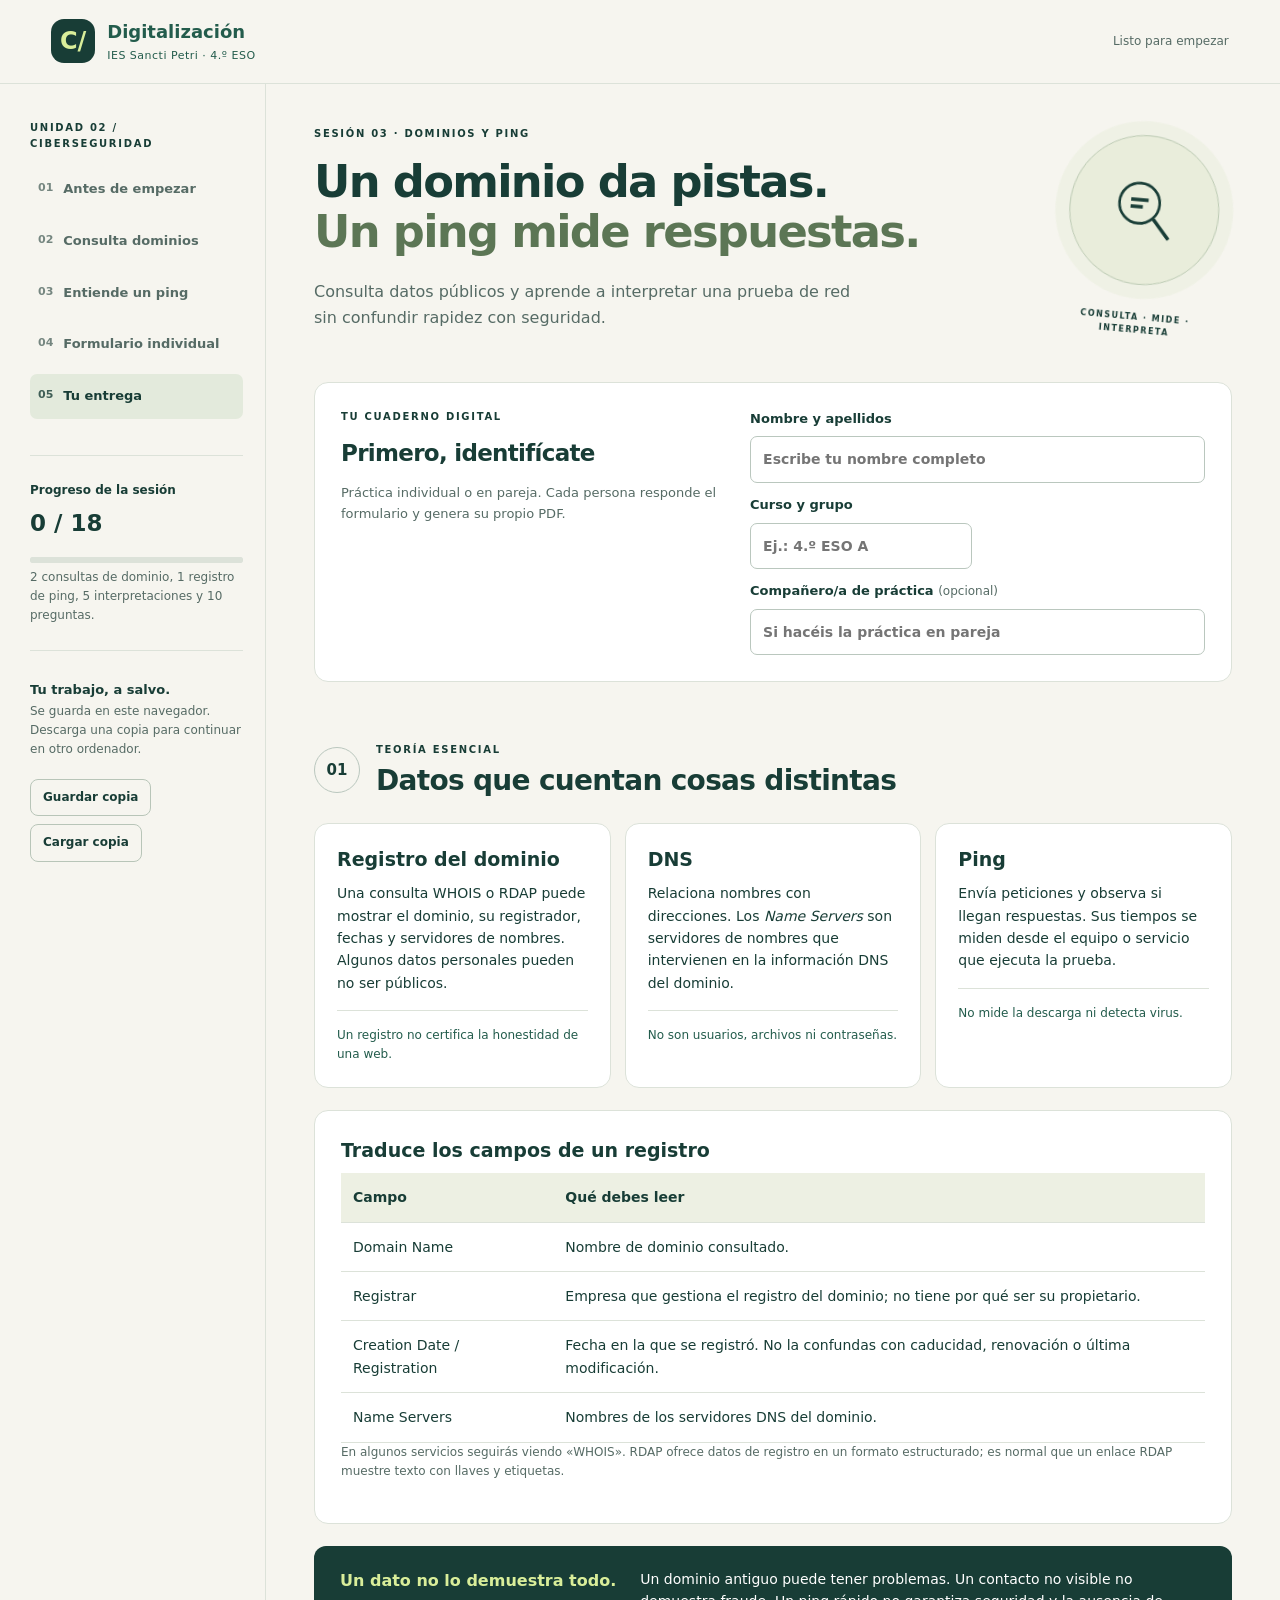
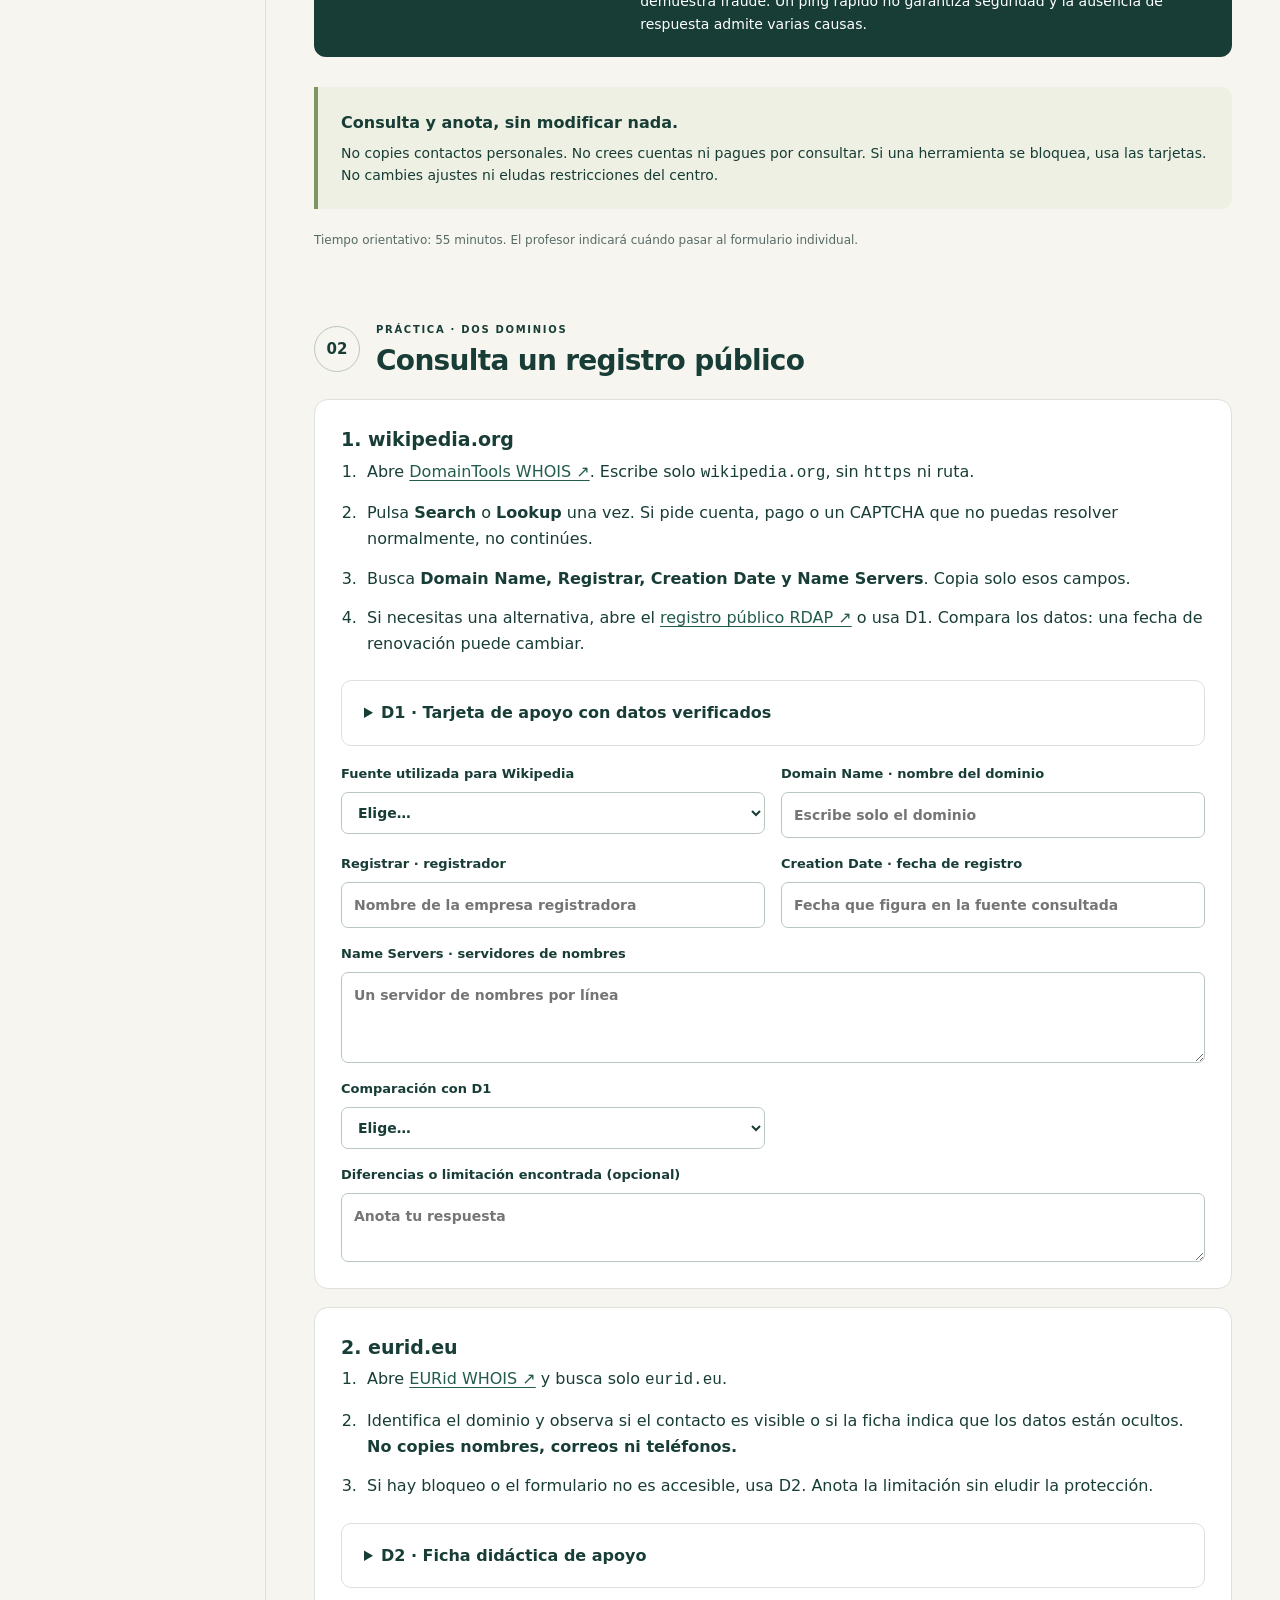
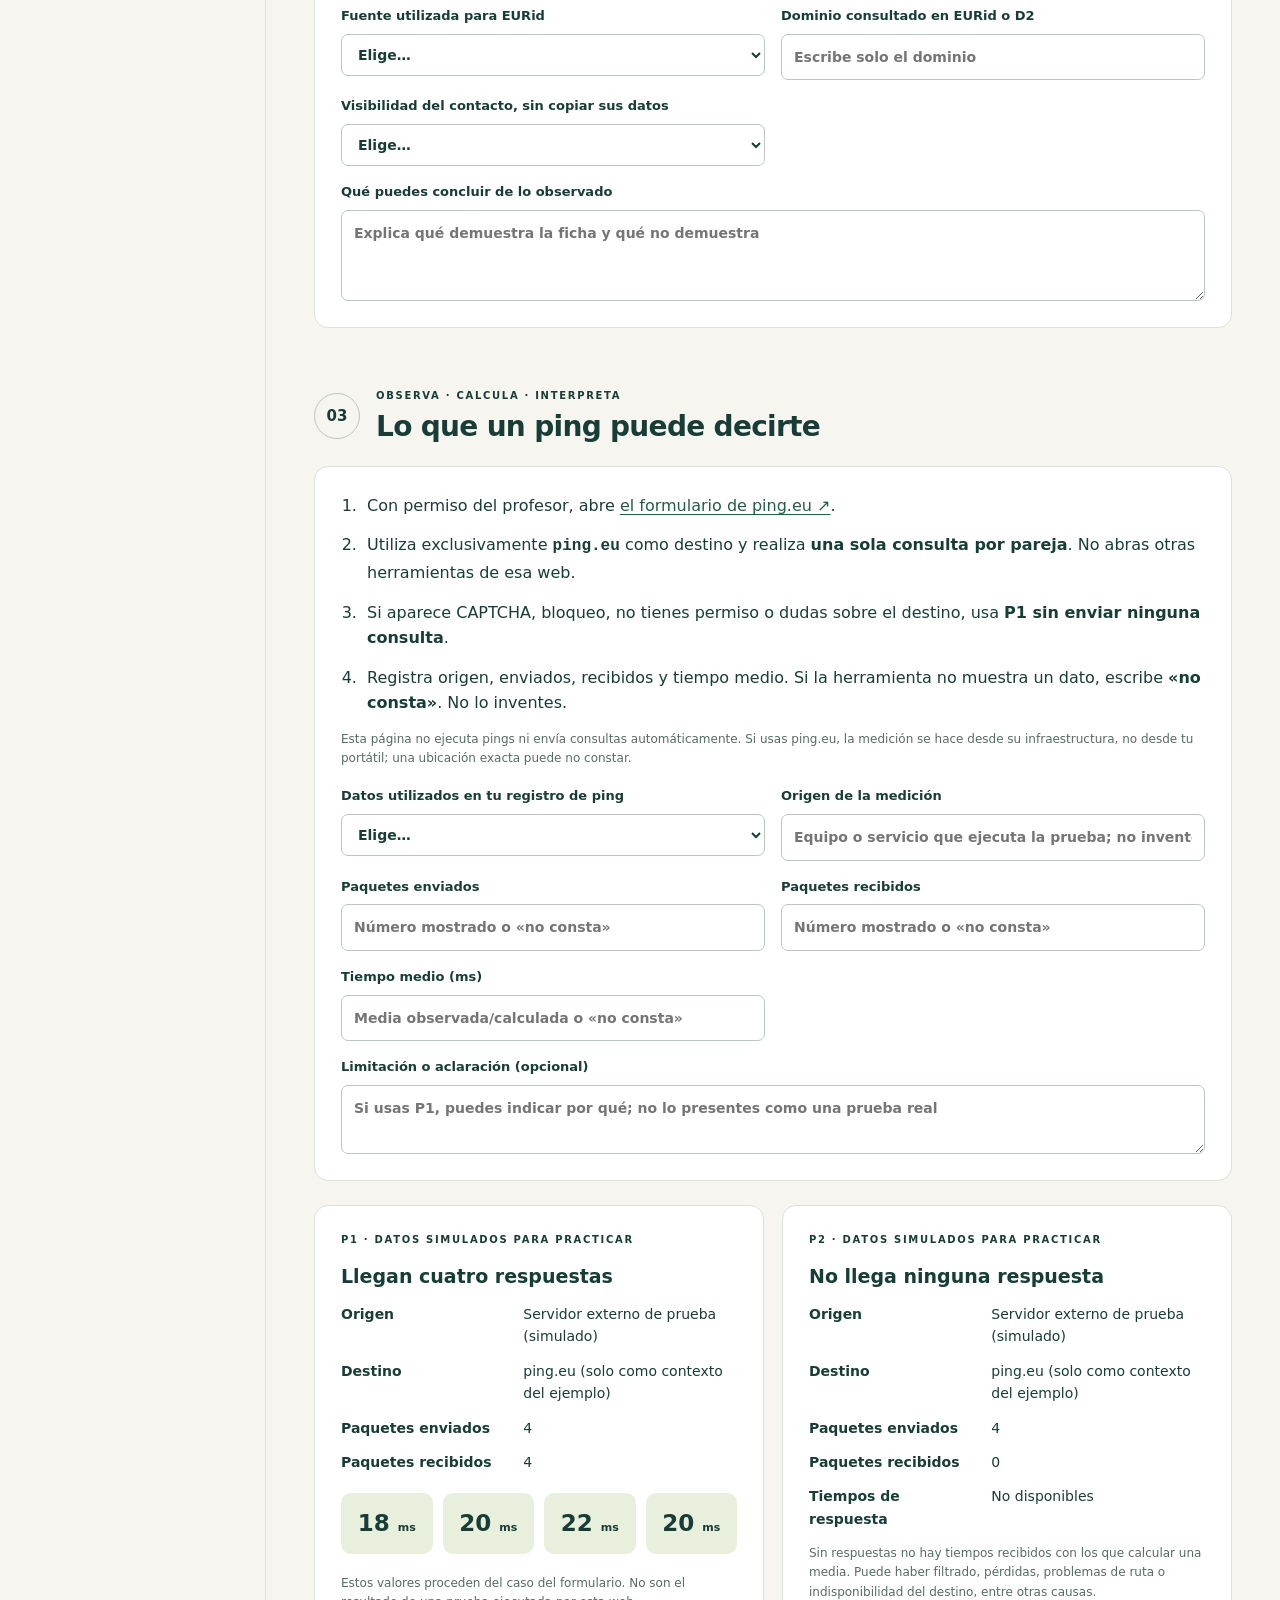
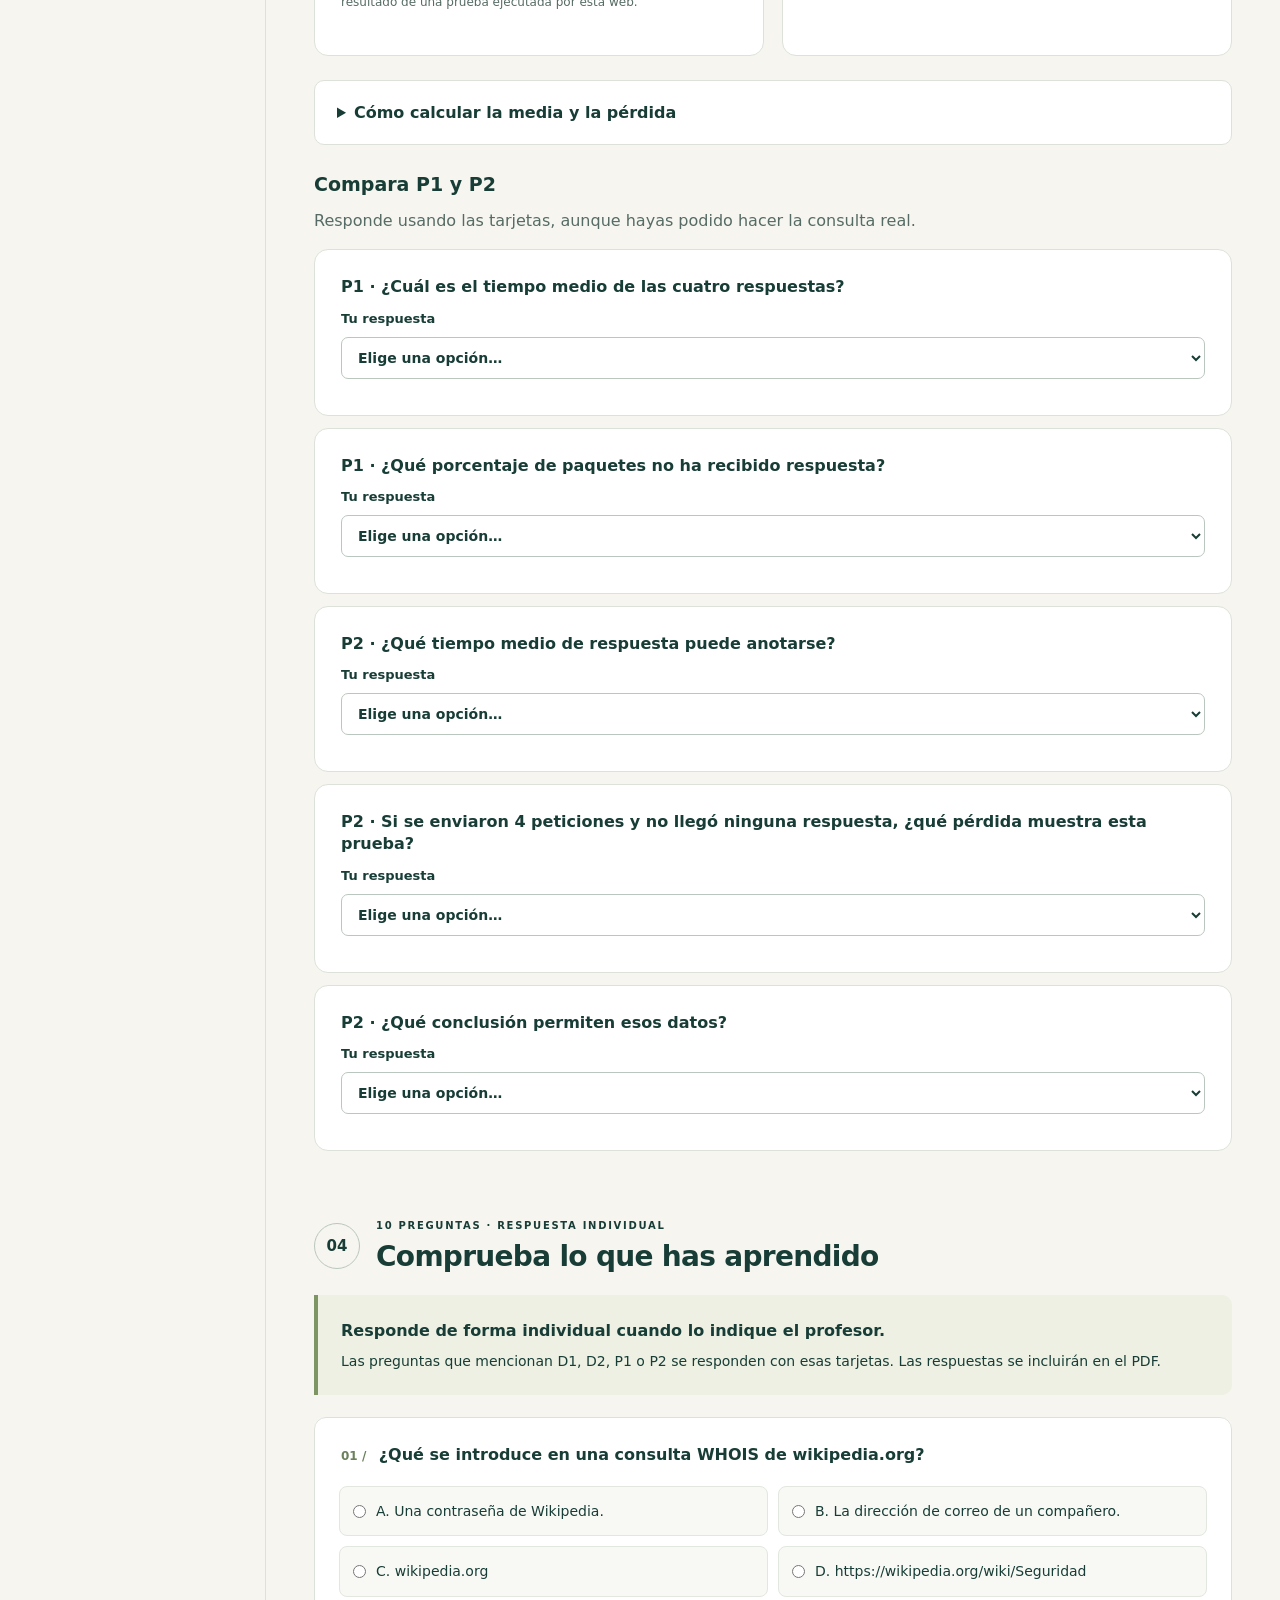
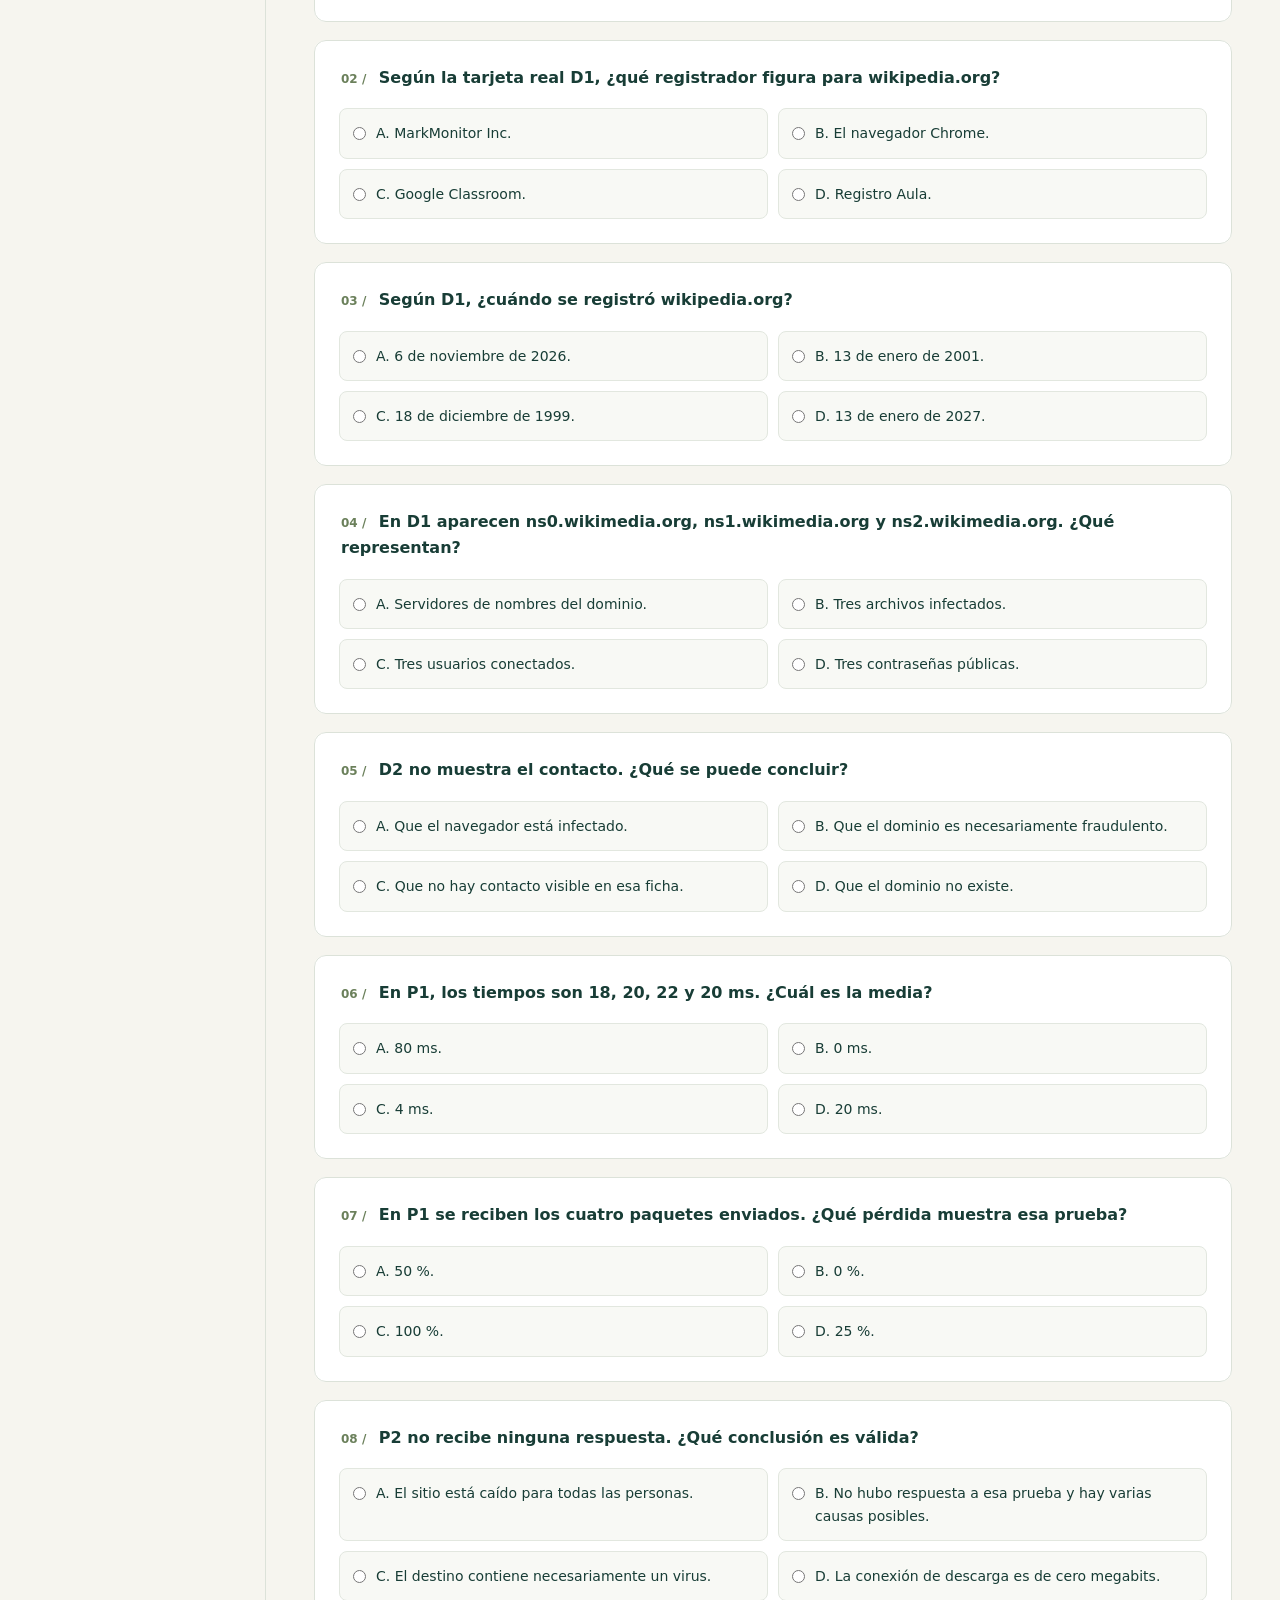
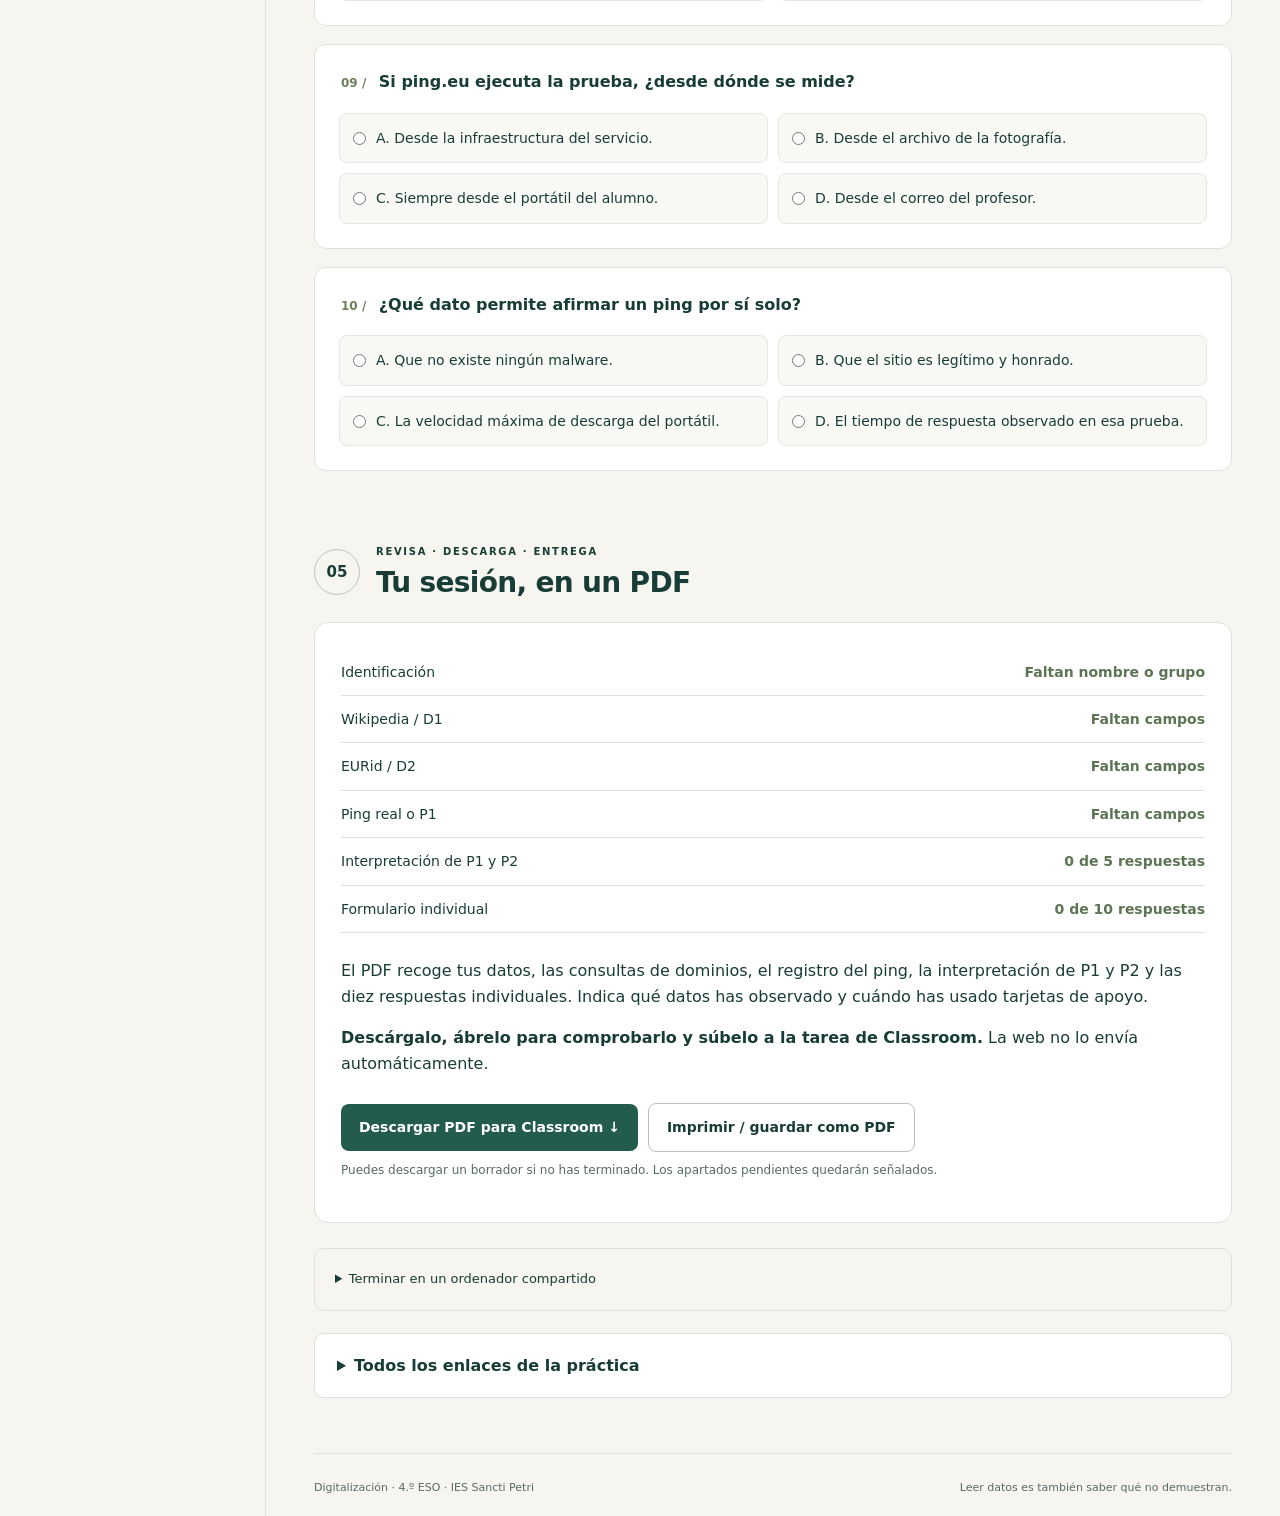
==== tema2/dominio/index.html @ 56dae36d "Tareas 3 y 4" ====
<!doctype html>
<html lang="es"><head><meta charset="utf-8"><meta name="viewport" content="width=device-width,initial-scale=1"><meta name="theme-color" content="#143f38"><title>Dominios y ping · Digitalización</title><link rel="stylesheet" href="style.css"><script src="vendor/jspdf.umd.min.js" defer></script><script src="data.js" defer></script><script src="app.js" defer></script></head><body>
<a class="skip" href="#main">Saltar al contenido</a>
<header class="top"><a class="brand" href="#main"><span class="mark" aria-hidden="true">C/</span><span>Digitalización<small>IES Sancti Petri · 4.º ESO</small></span></a><span class="save-state" id="saveState" role="status">Listo para empezar</span></header>
<div class="layout"><aside class="sidebar"><p class="eyebrow">UNIDAD 02 / CIBERSEGURIDAD</p><nav aria-label="Apartados"><a href="#teoria" class="active" aria-current="page"><span>01</span> Antes de empezar</a><a href="#dominios"><span>02</span> Consulta dominios</a><a href="#ping"><span>03</span> Entiende un ping</a><a href="#formulario"><span>04</span> Formulario individual</a><a href="#entrega"><span>05</span> Tu entrega</a></nav><div class="side-progress"><label for="progress">Progreso de la sesión <b id="progressText">0 / 18</b></label><progress id="progress" max="18" value="0"></progress><p>2 consultas de dominio, 1 registro de ping, 5 interpretaciones y 10 preguntas.</p></div><div class="side-note"><b>Tu trabajo, a salvo.</b><p>Se guarda en este navegador. Descarga una copia para continuar en otro ordenador.</p><button class="secondary small" id="backup">Guardar copia</button><button class="secondary small" id="loadBackup">Cargar copia</button><input type="file" id="restore" accept=".json,application/json" hidden></div></aside>
<main id="main"><div class="hero"><div><p class="eyebrow">SESIÓN 03 · DOMINIOS Y PING</p><h1>Un dominio da pistas.<br><em>Un ping mide respuestas.</em></h1><p>Consulta datos públicos y aprende a interpretar una prueba de red sin confundir rapidez con seguridad.</p></div><div class="hero-graphic" aria-hidden="true"><div class="ring"><svg viewBox="0 0 80 90"><circle cx="34" cy="37" r="23" fill="none" stroke="currentColor" stroke-width="3"/><path d="m51 54 19 22M24 33h20M24 41h14" fill="none" stroke="currentColor" stroke-width="4"/></svg></div><span>CONSULTA · MIDE · INTERPRETA</span></div></div>
<section class="identity card" aria-labelledby="identityTitle"><div><p class="eyebrow">TU CUADERNO DIGITAL</p><h2 id="identityTitle">Primero, identifícate</h2><p>Práctica individual o en pareja. Cada persona responde el formulario y genera su propio PDF.</p></div><div class="identity-fields"><label>Nombre y apellidos<input id="student" data-field="student" autocomplete="name" maxlength="160" placeholder="Escribe tu nombre completo"></label><label>Curso y grupo<input id="classroom" data-field="classroom" maxlength="60" placeholder="Ej.: 4.º ESO A"></label><label>Compañero/a de práctica <span class="optional">(opcional)</span><input data-field="partner" maxlength="160" placeholder="Si hacéis la práctica en pareja"></label></div></section>
<section id="teoria" class="panel"><div class="section-head"><span class="section-number">01</span><div><p class="eyebrow">TEORÍA ESENCIAL</p><h2>Datos que cuentan cosas distintas</h2></div></div><div class="concepts"><article class="card"><h3>Registro del dominio</h3><p>Una consulta WHOIS o RDAP puede mostrar el dominio, su registrador, fechas y servidores de nombres. Algunos datos personales pueden no ser públicos.</p><p class="prompt">Un registro no certifica la honestidad de una web.</p></article><article class="card"><h3>DNS</h3><p>Relaciona nombres con direcciones. Los <em>Name Servers</em> son servidores de nombres que intervienen en la información DNS del dominio.</p><p class="prompt">No son usuarios, archivos ni contraseñas.</p></article><article class="card"><h3>Ping</h3><p>Envía peticiones y observa si llegan respuestas. Sus tiempos se miden desde el equipo o servicio que ejecuta la prueba.</p><p class="prompt">No mide la descarga ni detecta virus.</p></article></div><div class="card table-wrap"><h3>Traduce los campos de un registro</h3><table><thead><tr><th>Campo</th><th>Qué debes leer</th></tr></thead><tbody><tr><td>Domain Name</td><td>Nombre de dominio consultado.</td></tr><tr><td>Registrar</td><td>Empresa que gestiona el registro del dominio; no tiene por qué ser su propietario.</td></tr><tr><td>Creation Date / Registration</td><td>Fecha en la que se registró. No la confundas con caducidad, renovación o última modificación.</td></tr><tr><td>Name Servers</td><td>Nombres de los servidores DNS del dominio.</td></tr></tbody></table><p class="hint">En algunos servicios seguirás viendo «WHOIS». RDAP ofrece datos de registro en un formato estructurado; es normal que un enlace RDAP muestre texto con llaves y etiquetas.</p></div><div class="risk-strip"><b>Un dato no lo demuestra todo.</b><p>Un dominio antiguo puede tener problemas. Un contacto no visible no demuestra fraude. Un ping rápido no garantiza seguridad y la ausencia de respuesta admite varias causas.</p></div><div class="notice"><b>Consulta y anota, sin modificar nada.</b><p>No copies contactos personales. No crees cuentas ni pagues por consultar. Si una herramienta se bloquea, usa las tarjetas. No cambies ajustes ni eludas restricciones del centro.</p></div><p class="hint">Tiempo orientativo: 55 minutos. El profesor indicará cuándo pasar al formulario individual.</p></section>
<section id="dominios" class="panel"><div class="section-head"><span class="section-number">02</span><div><p class="eyebrow">PRÁCTICA · DOS DOMINIOS</p><h2>Consulta un registro público</h2></div></div><article class="card record"><h3>1. wikipedia.org</h3><ol class="steps"><li>Abre <a href="https://whois.domaintools.com/" target="_blank" rel="noopener noreferrer">DomainTools WHOIS ↗</a>. Escribe solo <code>wikipedia.org</code>, sin <code>https</code> ni ruta.</li><li>Pulsa <strong>Search</strong> o <strong>Lookup</strong> una vez. Si pide cuenta, pago o un CAPTCHA que no puedas resolver normalmente, no continúes.</li><li>Busca <strong>Domain Name, Registrar, Creation Date y Name Servers</strong>. Copia solo esos campos.</li><li>Si necesitas una alternativa, abre el <a href="https://rdap.publicinterestregistry.org/rdap/domain/wikipedia.org" target="_blank" rel="noopener noreferrer">registro público RDAP ↗</a> o usa D1. Compara los datos: una fecha de renovación puede cambiar.</li></ol><details class="topic"><summary>D1 · Tarjeta de apoyo con datos verificados</summary><div class="topic-content"><p class="eyebrow">INSTANTÁNEA DE CONSULTA · 09/11/2026</p><dl class="data-card"><dt>Domain Name</dt><dd>wikipedia.org</dd><dt>Registrar</dt><dd>MarkMonitor Inc.</dd><dt>Creation Date</dt><dd>13 de enero de 2001</dd><dt>Name Servers</dt><dd>ns0.wikimedia.org<br>ns1.wikimedia.org<br>ns2.wikimedia.org</dd></dl><p class="hint">Datos comprobados en el RDAP del registro .org. Esta tarjeta es una instantánea, no una consulta en directo. Si los datos actuales difieren, anota lo que has visto y compáralo.</p><p class="resource-line"><a href="https://rdap.publicinterestregistry.org/rdap/domain/wikipedia.org" target="_blank" rel="noopener noreferrer">Fuente pública de D1 ↗</a></p></div></details><div id="d1form" class="form-grid"></div></article>
<article class="card record"><h3>2. eurid.eu</h3><ol class="steps"><li>Abre <a href="https://whois.eurid.eu/" target="_blank" rel="noopener noreferrer">EURid WHOIS ↗</a> y busca solo <code>eurid.eu</code>.</li><li>Identifica el dominio y observa si el contacto es visible o si la ficha indica que los datos están ocultos. <strong>No copies nombres, correos ni teléfonos.</strong></li><li>Si hay bloqueo o el formulario no es accesible, usa D2. Anota la limitación sin eludir la protección.</li></ol><details class="topic"><summary>D2 · Ficha didáctica de apoyo</summary><div class="topic-content"><p class="eyebrow">EJEMPLO DIDÁCTICO · NO ES UNA CONSULTA EN DIRECTO</p><dl class="data-card"><dt>Dominio consultado</dt><dd>eurid.eu</dd><dt>Contacto</dt><dd>No mostrado en esta ficha.</dd></dl><p>Esta ficha reproduce el caso que utiliza el formulario. No afirma que el servicio de EURid oculte hoy todos los contactos de este dominio. Si haces la consulta real, registra lo que veas.</p></div></details><div id="d2form" class="form-grid"></div></article></section>
<section id="ping" class="panel"><div class="section-head"><span class="section-number">03</span><div><p class="eyebrow">OBSERVA · CALCULA · INTERPRETA</p><h2>Lo que un ping puede decirte</h2></div></div><div class="card"><ol class="steps"><li>Con permiso del profesor, abre <a href="https://ping.eu/ping/" target="_blank" rel="noopener noreferrer">el formulario de ping.eu ↗</a>.</li><li>Utiliza exclusivamente <strong><code>ping.eu</code></strong> como destino y realiza <strong>una sola consulta por pareja</strong>. No abras otras herramientas de esa web.</li><li>Si aparece CAPTCHA, bloqueo, no tienes permiso o dudas sobre el destino, usa <strong>P1 sin enviar ninguna consulta</strong>.</li><li>Registra origen, enviados, recibidos y tiempo medio. Si la herramienta no muestra un dato, escribe <strong>«no consta»</strong>. No lo inventes.</li></ol><p class="hint">Esta página no ejecuta pings ni envía consultas automáticamente. Si usas ping.eu, la medición se hace desde su infraestructura, no desde tu portátil; una ubicación exacta puede no constar.</p><div id="pingform" class="form-grid"></div></div>
<div class="packet-cards"><article class="card"><p class="eyebrow">P1 · DATOS SIMULADOS PARA PRACTICAR</p><h3>Llegan cuatro respuestas</h3><dl class="data-card"><dt>Origen</dt><dd>Servidor externo de prueba (simulado)</dd><dt>Destino</dt><dd>ping.eu (solo como contexto del ejemplo)</dd><dt>Paquetes enviados</dt><dd>4</dd><dt>Paquetes recibidos</dt><dd>4</dd></dl><div class="packet-times" aria-label="Tiempos: 18, 20, 22 y 20 milisegundos"><span>18 <small>ms</small></span><span>20 <small>ms</small></span><span>22 <small>ms</small></span><span>20 <small>ms</small></span></div><p class="hint">Estos valores proceden del caso del formulario. No son el resultado de una prueba ejecutada por esta web.</p></article><article class="card"><p class="eyebrow">P2 · DATOS SIMULADOS PARA PRACTICAR</p><h3>No llega ninguna respuesta</h3><dl class="data-card"><dt>Origen</dt><dd>Servidor externo de prueba (simulado)</dd><dt>Destino</dt><dd>ping.eu (solo como contexto del ejemplo)</dd><dt>Paquetes enviados</dt><dd>4</dd><dt>Paquetes recibidos</dt><dd>0</dd><dt>Tiempos de respuesta</dt><dd>No disponibles</dd></dl><p class="hint">Sin respuestas no hay tiempos recibidos con los que calcular una media. Puede haber filtrado, pérdidas, problemas de ruta o indisponibilidad del destino, entre otras causas.</p></article></div>
<details class="topic"><summary>Cómo calcular la media y la pérdida</summary><div class="topic-content"><p><strong>Tiempo medio:</strong> suma los tiempos de las respuestas recibidas y divide entre su número. Si no se recibe ninguna, no hay una media observada.</p><p><strong>Pérdida (%):</strong> divide los paquetes sin respuesta entre los enviados y multiplica por 100.</p><p>Ejemplo distinto: si se envían 5 peticiones y llegan 4 respuestas, falta 1 de 5: la pérdida es del 20 %. Si esas respuestas tardan 10, 12, 14 y 12 ms, la media es 12 ms.</p></div></details><h3 class="spaced">Compara P1 y P2</h3><p>Responde usando las tarjetas, aunque hayas podido hacer la consulta real.</p><div id="analysis"></div></section>
<section id="formulario" class="panel"><div class="section-head"><span class="section-number">04</span><div><p class="eyebrow">10 PREGUNTAS · RESPUESTA INDIVIDUAL</p><h2>Comprueba lo que has aprendido</h2></div></div><div class="notice"><b>Responde de forma individual cuando lo indique el profesor.</b><p>Las preguntas que mencionan D1, D2, P1 o P2 se responden con esas tarjetas. Las respuestas se incluirán en el PDF.</p></div><div id="quiz"></div></section>
<section id="entrega" class="panel"><div class="section-head"><span class="section-number">05</span><div><p class="eyebrow">REVISA · DESCARGA · ENTREGA</p><h2>Tu sesión, en un PDF</h2></div></div><div class="delivery card"><div id="checklist"></div><p>El PDF recoge tus datos, las consultas de dominios, el registro del ping, la interpretación de P1 y P2 y las diez respuestas individuales. Indica qué datos has observado y cuándo has usado tarjetas de apoyo.</p><p><strong>Descárgalo, ábrelo para comprobarlo y súbelo a la tarea de Classroom.</strong> La web no lo envía automáticamente.</p><button class="primary" id="pdf">Descargar PDF para Classroom ↓</button><button class="secondary" id="print">Imprimir / guardar como PDF</button><p class="hint">Puedes descargar un borrador si no has terminado. Los apartados pendientes quedarán señalados.</p><p id="exportStatus" role="status"></p></div><details class="reset-box"><summary>Terminar en un ordenador compartido</summary><p>Comprueba que has descargado y entregado el PDF. Guarda una copia si vas a continuar otro día. Después, borra tus respuestas de este navegador.</p><button class="danger" id="reset">Borrar mis datos y empezar de nuevo</button></details>
<details class="topic resources"><summary>Todos los enlaces de la práctica</summary><div class="topic-content" id="resources"></div></details></section><footer>Digitalización · 4.º ESO · IES Sancti Petri <span>Leer datos es también saber qué no demuestran.</span></footer></main></div><div id="toast" role="status"></div><div id="printReport"></div><noscript>Activa JavaScript para responder y generar el PDF.</noscript></body></html>
---- tema2/dominio/style.css ----
:root{--ink:#183d36;--muted:#566b65;--paper:#f6f5ef;--line:#dce2d9;--green:#235c4c;--lime:#d9ee9a;--white:#fff;--red:#a33c38}*{box-sizing:border-box}html{scroll-behavior:smooth;scroll-padding-top:95px}body{margin:0;color:var(--ink);background:var(--paper);font:16px/1.6 system-ui,-apple-system,BlinkMacSystemFont,"Segoe UI",sans-serif}a{color:var(--green);text-underline-offset:3px}button,input,select,textarea{font:inherit}button,.button{cursor:pointer}button:focus-visible,a:focus-visible,summary:focus-visible,input:focus-visible,select:focus-visible,textarea:focus-visible{outline:3px solid #ad6b13;outline-offset:3px}button{border:0}h1,h2,h3,p{margin-top:0}h2{font-size:28px;line-height:1.2;letter-spacing:-.7px;margin-bottom:16px}h3{font-size:19px;line-height:1.4;margin-bottom:10px}p{margin-bottom:16px}.top{height:84px;background:var(--paper);border-bottom:1px solid var(--line);display:flex;align-items:center;justify-content:space-between;padding:0 4%;position:sticky;top:0;z-index:5}.brand{display:flex;gap:12px;align-items:center;text-decoration:none;font-weight:750;font-size:18px}.brand small{display:block;font-size:11px;letter-spacing:.5px;font-weight:500}.mark{display:grid;place-items:center;width:44px;height:44px;border-radius:13px;background:var(--ink);color:var(--lime);font-size:24px}.save-state{font-size:12px;color:var(--muted)}.layout{max-width:1530px;margin:auto;display:grid;grid-template-columns:265px minmax(0,1fr)}.sidebar{padding:36px 22px 30px 30px;align-self:start;position:sticky;top:84px;max-height:calc(100vh - 84px);overflow:auto}.eyebrow{font-size:10px;font-weight:800;letter-spacing:1.7px;margin-bottom:15px}.sidebar nav{display:grid;gap:7px}.sidebar nav a{display:flex;gap:10px;text-decoration:none;padding:12px 8px;border-radius:7px;font-size:13px;font-weight:600;color:var(--muted)}.sidebar nav a span{font-size:11px;opacity:.8}.sidebar nav a.active{background:#e3eadc;color:var(--ink)}.side-progress{margin-top:36px;padding-top:25px;border-top:1px solid var(--line)}.side-progress label{font-size:12px}.side-progress b{display:block;font-size:23px;margin-top:5px}.side-progress p,.side-note p{font-size:12px;color:var(--muted)}progress{appearance:none;width:100%;height:6px;border:0;border-radius:8px;background:#dce2d9}progress::-webkit-progress-bar{background:#dce2d9;border-radius:8px}progress::-webkit-progress-value{background:var(--green);border-radius:8px}progress::-moz-progress-bar{background:var(--green)}.side-note{margin-top:25px;border-top:1px solid var(--line);padding-top:25px}.side-note b{font-size:13px}.side-note .button{margin-top:8px}main{min-width:0;border-left:1px solid var(--line);padding:42px 48px 0}.hero{display:flex;align-items:center;gap:32px;justify-content:space-between;margin-bottom:35px}.hero h1{font-size:clamp(30px,3.5vw,49px);line-height:1.12;letter-spacing:-1.7px;font-weight:750;margin-bottom:22px}.hero em{font-style:normal;color:#5c7655}.hero p:not(.eyebrow){max-width:560px;color:var(--muted)}.hero-graphic{width:180px;flex-shrink:0;text-align:center;transform:rotate(5deg)}.ring{width:150px;height:150px;margin:auto;border:1px solid #bdcbb4;border-radius:50%;display:grid;place-items:center;background:#e9eddb;box-shadow:0 0 0 14px #eff1e5}.ring svg{width:70px;height:85px}.hero-graphic span{display:block;font-size:8px;font-weight:bold;letter-spacing:1.5px;margin-top:27px}.card{background:var(--white);border:1px solid var(--line);border-radius:14px;padding:26px}.identity{display:grid;grid-template-columns:1fr 1.2fr;gap:30px}.identity h2{font-size:23px}.identity p:not(.eyebrow){font-size:13px;color:var(--muted);margin:0}.identity-fields{display:grid;grid-template-columns:1fr 1fr;gap:12px}.identity-fields label:first-child,.identity-fields label:last-child{grid-column:1/-1}label{display:block;font-size:13px;font-weight:650}input:not([type=radio]),select,textarea{display:block;width:100%;margin-top:7px;padding:11px 12px;border:1px solid #bac7be;border-radius:7px;background:#fff;color:var(--ink);font-size:14px}textarea{resize:vertical;line-height:1.6}.optional,.hint{font-weight:400;color:var(--muted);font-size:12px}.panel{padding-top:55px;margin-top:5px}.section-head{display:flex;align-items:center;gap:16px;margin-bottom:22px}.section-head .eyebrow{margin-bottom:6px}.section-head h2{margin:0}.section-number{font-size:15px;font-weight:700;border:1px solid #bac7be;border-radius:50%;width:46px;height:46px;display:grid;place-items:center;flex-shrink:0}.panel>p{color:var(--muted)}.concepts{display:grid;grid-template-columns:repeat(3,1fr);gap:14px;margin-top:25px}.concepts article{padding:22px}.mini-icon{display:grid;place-items:center;width:30px;height:30px;background:#eaf0df;border-radius:8px;margin-bottom:22px;font-size:20px}.concepts p{font-size:14px}.concepts .prompt{font-size:12px;color:var(--green);border-top:1px solid var(--line);padding-top:15px;margin-bottom:0}.risk-strip{display:flex;gap:24px;background:var(--ink);color:#fff;padding:22px 26px;border-radius:12px;margin:18px 0 30px}.risk-strip b{white-space:nowrap;color:var(--lime)}.risk-strip p{font-size:14px;margin:0}.principles{display:grid;grid-template-columns:repeat(3,1fr);gap:22px;margin:23px 0}.principles article{border-left:3px solid #bdccaa;padding-left:17px}.principles p{font-size:14px;margin:7px 0}.principles small{font-size:12px;color:var(--muted)}.prevention{display:grid;grid-template-columns:1fr 1fr;gap:30px}.prevention p{font-size:14px;margin:0}.resource-line{font-size:12px;margin-top:20px}.case{margin-top:18px;padding:0;overflow:hidden}.case-top{padding:23px 27px;background:#f0f3e9;display:flex;align-items:baseline;gap:15px}.case-top span{font-size:11px;font-weight:750;letter-spacing:1px}.case-top h3{margin:0}.case-body{padding:23px 27px}.case-body>p{font-size:15px}.case-fields{display:grid;grid-template-columns:repeat(3,minmax(0,1fr));gap:14px}.case-fields select{font-size:13px}.notice{background:#edf0e3;border-left:4px solid #7d9562;border-radius:0 10px 10px 0;padding:23px;margin-bottom:22px}.notice p{margin:6px 0 0;font-size:14px}.question{min-width:0;margin:0 0 18px;padding:24px;border:1px solid var(--line);border-radius:12px;background:#fff}.question legend{float:left;width:100%;font-size:16px;font-weight:700;margin-bottom:18px}.question legend span{color:#6b805b;font-size:12px;margin-right:7px}.answers{clear:both;display:grid;grid-template-columns:1fr 1fr;gap:10px}.answers label{display:flex;align-items:flex-start;gap:10px;padding:13px;background:#f8f9f5;border:1px solid #e2e7df;border-radius:8px;font-size:14px;font-weight:400;cursor:pointer}.answers label:has(input:checked){border-color:var(--green);background:#eaf0df}.answers input{margin:5px 0 0;accent-color:var(--green);flex-shrink:0}.work-brief{margin:25px 0}.work-brief li{font-size:14px;margin:9px 0}.timing{display:grid;grid-template-columns:repeat(4,1fr);gap:15px;border-top:1px solid var(--line);padding-top:20px;margin-top:22px}.timing span{font-size:12px}.timing b{display:block;font-size:21px}.topic{border:1px solid var(--line);border-radius:10px;background:white;margin:10px 0}.topic summary{padding:19px 22px;cursor:pointer;font-size:16px;font-weight:650}.topic summary span{display:inline-block;color:#698253;margin-right:12px;font-size:12px}.topic-content{padding:0 25px 25px}.topic-content li{margin:12px 0;font-size:14px}.source{display:block;border-top:1px solid var(--line);padding:13px 0;font-size:14px}.source small{display:block;margin-top:5px;color:var(--muted)}.planning{margin-top:28px}.planning label{margin-top:17px}.preferences{display:grid;grid-template-columns:repeat(3,1fr);gap:14px}.error{color:var(--red);font-size:13px;margin-top:10px}.planning h3{margin-top:30px}.research-item{background:#f5f7f0;border-radius:10px;padding:18px;margin-top:16px}.research-item p{font-size:14px;font-weight:600}.delivery .primary{margin:12px 10px 10px 0}.primary,.secondary,.danger,.button{display:inline-block;border-radius:8px;padding:12px 18px;font-size:14px;font-weight:650;text-decoration:none}.primary{background:var(--green);color:#fff}.primary:hover{background:#163e32}.secondary{background:transparent;border:1px solid #b8c5b8;color:var(--ink)}.small{font-size:12px;padding:8px 12px}.danger{background:#f8e8e5;color:#96372d}.check{display:flex;justify-content:space-between;gap:15px;padding:12px 0;border-bottom:1px solid var(--line);font-size:14px}.check b{color:#5d7554}.delivery>p:first-of-type{margin-top:25px}.reset-box{margin-top:25px;padding:20px;border:1px solid var(--line);border-radius:10px;font-size:13px}.reset-box summary{cursor:pointer}.reset-box p{margin-top:15px}footer{border-top:1px solid var(--line);margin-top:55px;padding:25px 0;font-size:11px;color:var(--muted);display:flex;justify-content:space-between;gap:10px}#toast{position:fixed;bottom:20px;left:50%;transform:translateX(-50%);background:var(--ink);color:white;padding:12px 22px;border-radius:10px;z-index:20;max-width:90%;display:none}#toast.show{display:block}.skip{position:fixed;left:10px;top:-100px;background:white;padding:10px;z-index:50}.skip:focus{top:10px}#printReport{display:none}@media(max-width:1100px){main{padding:35px 25px 0}.layout{grid-template-columns:225px minmax(0,1fr)}.sidebar{padding-left:20px}.hero-graphic{display:none}.concepts{gap:10px}.concepts article{padding:17px}.identity{grid-template-columns:1fr}.case-fields{grid-template-columns:1fr}}@media(max-width:750px){.top{height:72px;padding:0 18px}.save-state{max-width:140px;text-align:right;font-size:10px}.layout{display:block}.sidebar{position:static;max-height:none;padding:15px 16px 0}.sidebar>.eyebrow,.side-progress,.side-note{display:none}.sidebar nav{display:flex;overflow-x:auto;padding-bottom:12px}.sidebar nav a{white-space:nowrap;font-size:12px}.sidebar nav a span{display:none}main{border:0;padding:25px 18px 0}.hero h1{font-size:36px}.concepts,.principles{grid-template-columns:1fr}.concepts article{padding:22px}.mini-icon{float:right;margin:0}.risk-strip{display:block}.risk-strip p{margin-top:8px}.prevention,.answers{grid-template-columns:1fr}.preferences{grid-template-columns:1fr}.timing{grid-template-columns:1fr 1fr}.card,.case-body{padding:20px}.case{padding:0}.identity-fields{grid-template-columns:1fr}.case-top{padding:18px 20px}.panel{padding-top:42px}.section-head h2{font-size:25px}.section-head .eyebrow{font-size:9px}.check{display:block}.check b{display:block}.delivery button{width:100%;margin:7px 0!important}footer{display:block}footer span{display:block;margin-top:5px}.side-note{display:block;margin-top:6px;padding:12px 0;border:0}.side-note b,.side-note p{display:none}.side-note .button{margin:0 0 0 5px}}@media(prefers-reduced-motion:reduce){html{scroll-behavior:auto}}@media print{@page{size:A4;margin:18mm}body{background:white;font:11pt/1.5 Arial;color:#111}.top,.layout,#toast,noscript{display:none!important}#printReport{display:block}#printReport h1{font-size:21pt}#printReport h2{font-size:15pt;border-bottom:1px solid #aaa;padding-bottom:6px;margin-top:24px}#printReport h3{font-size:12pt;margin-top:18px;break-after:avoid}#printReport p{white-space:pre-wrap;margin:7px 0;overflow-wrap:anywhere}#printReport .report-block{break-inside:avoid}#printReport .muted{font-size:10pt;color:#555}}

[hidden]{display:none!important}
.side-note button{margin:4px 3px 4px 0}
code{font-family:ui-monospace,Consolas,monospace;overflow-wrap:anywhere}label{overflow-wrap:anywhere}.url-example{margin:24px 0}.url-parts{display:flex;flex-wrap:wrap;gap:6px}.url-parts>span{padding:13px 10px;background:#f4f5ee;border-radius:7px}.url-parts .host-part{background:var(--ink);color:var(--lime)}.url-parts small{display:block;font-size:11px;margin-top:8px}.prevention{margin:22px 0}.steps{padding-left:21px;margin:0}.steps li{padding:0 0 14px 5px}.form-grid{display:grid;grid-template-columns:1fr 1fr;gap:16px;margin-top:18px}.form-grid .wide{grid-column:1/-1}.spaced{margin-top:20px}.record{margin-top:18px}.record h3{margin-bottom:6px}.record .search-term{display:inline-block;border-radius:6px;background:#edf0e3;padding:4px 10px;margin:7px 0 12px;font-family:ui-monospace,Consolas,monospace;font-size:13px}.url-card{margin-top:15px}.url-card h3{font-size:14px}.neutral-url{display:block;font-size:15px;padding:14px;background:#edf0e3;border-radius:7px;overflow-wrap:anywhere;margin-bottom:16px}.url-card select{max-width:100%}.selected-answer{font-size:13px;color:var(--muted);margin:10px 0 0;overflow-wrap:anywhere}.support,.resources{margin-top:22px}.resource-line{overflow-wrap:anywhere}@media(max-width:750px){.form-grid{grid-template-columns:1fr}.url-parts>span{padding:10px 7px}.neutral-url{font-size:13px}.hero h1{font-size:34px}}
.table-wrap{margin:22px 0;overflow-x:auto}table{width:100%;border-collapse:collapse;font-size:14px}td,th{text-align:left;padding:13px 12px;border-bottom:1px solid var(--line);vertical-align:top}th{background:#edf0e3}.data-card{display:grid;grid-template-columns:160px minmax(0,1fr);gap:12px 18px;font-size:14px}.data-card dt{font-weight:650}.data-card dd{margin:0;overflow-wrap:anywhere}.packet-cards{display:grid;grid-template-columns:1fr 1fr;gap:18px;margin:24px 0}.packet-cards .data-card{grid-template-columns:1fr 1.3fr}.packet-times{display:flex;gap:10px;margin:20px 0}.packet-times span{background:#e8efdc;border-radius:10px;padding:12px 10px;font-size:23px;font-weight:700;flex:1;text-align:center}.packet-times small{font-size:11px}.analysis-card{margin:12px 0}.analysis-card h3{font-size:16px}.spaced{margin-top:26px}@media(max-width:1000px){.packet-cards{grid-template-columns:1fr}}@media(max-width:750px){.data-card{grid-template-columns:1fr;gap:3px}.data-card dd{margin-bottom:12px}td,th{padding:10px 7px}.packet-cards .data-card{grid-template-columns:1fr 1fr}}
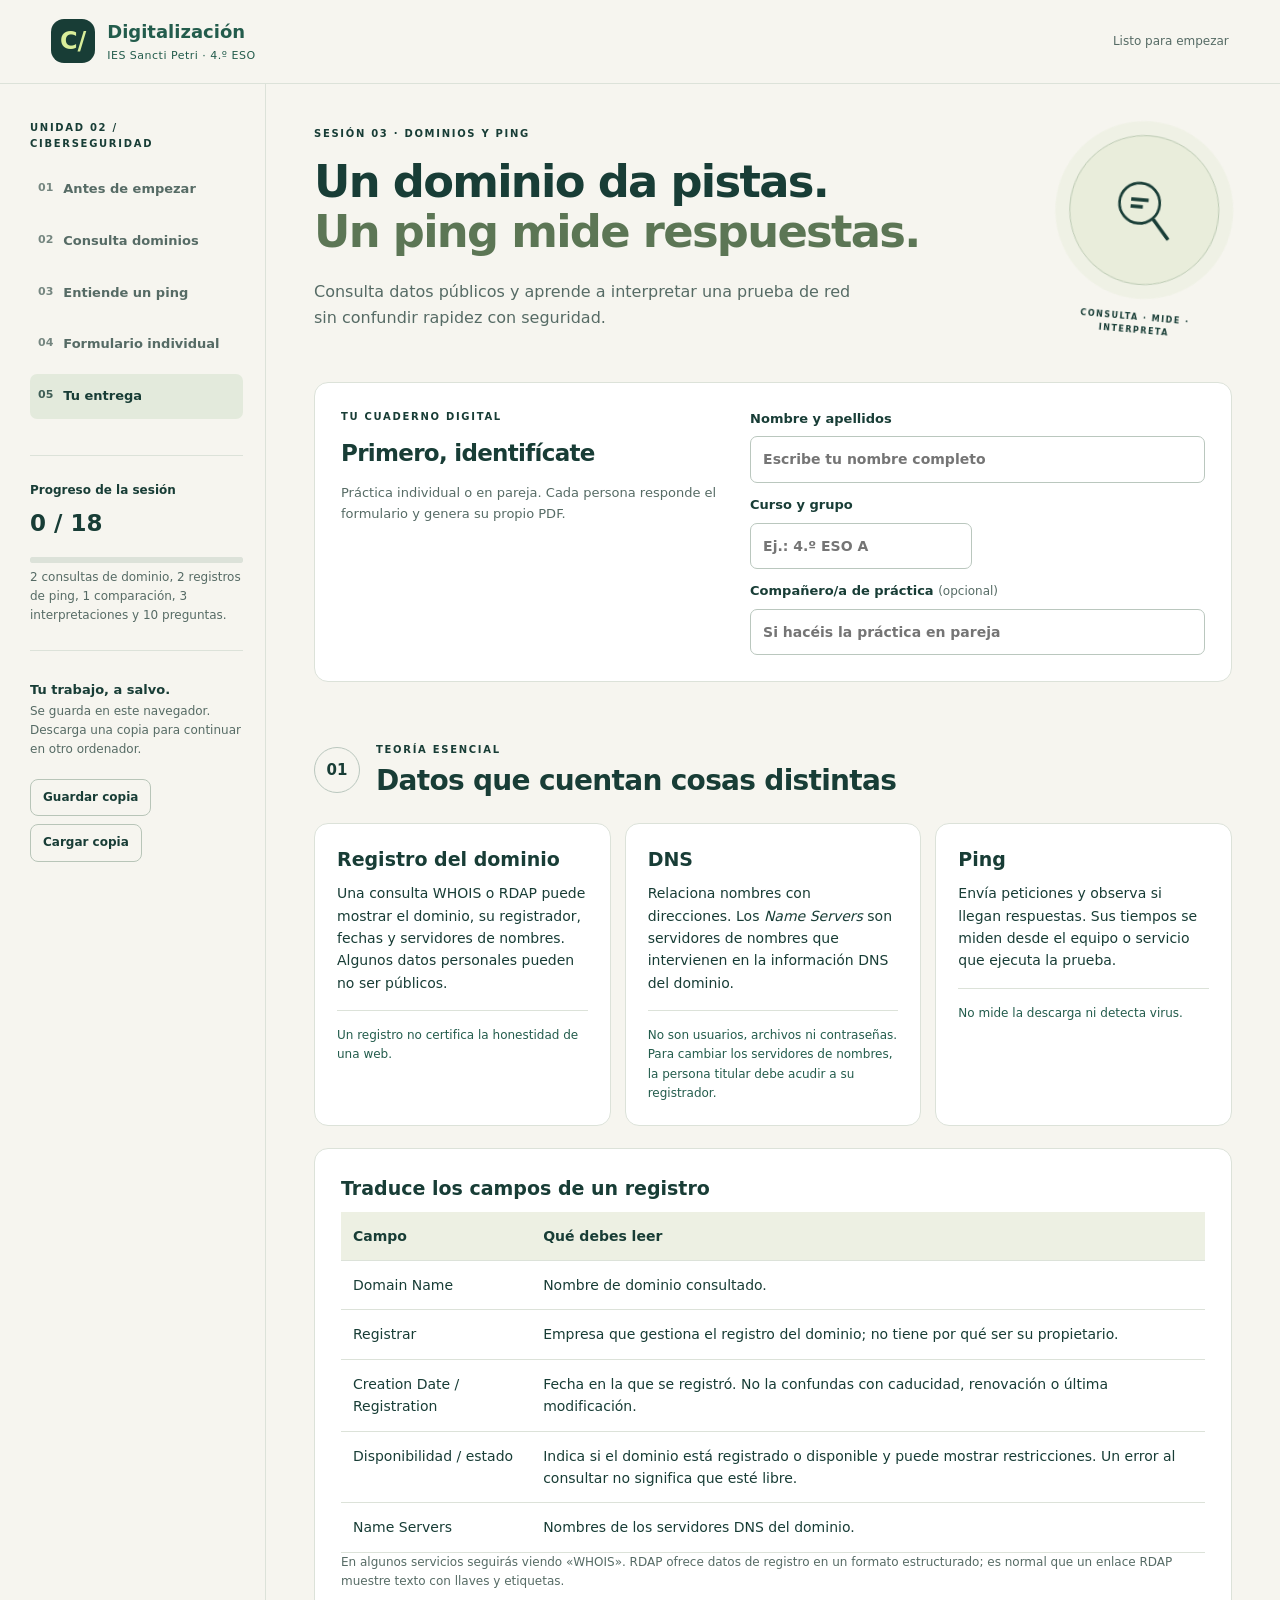
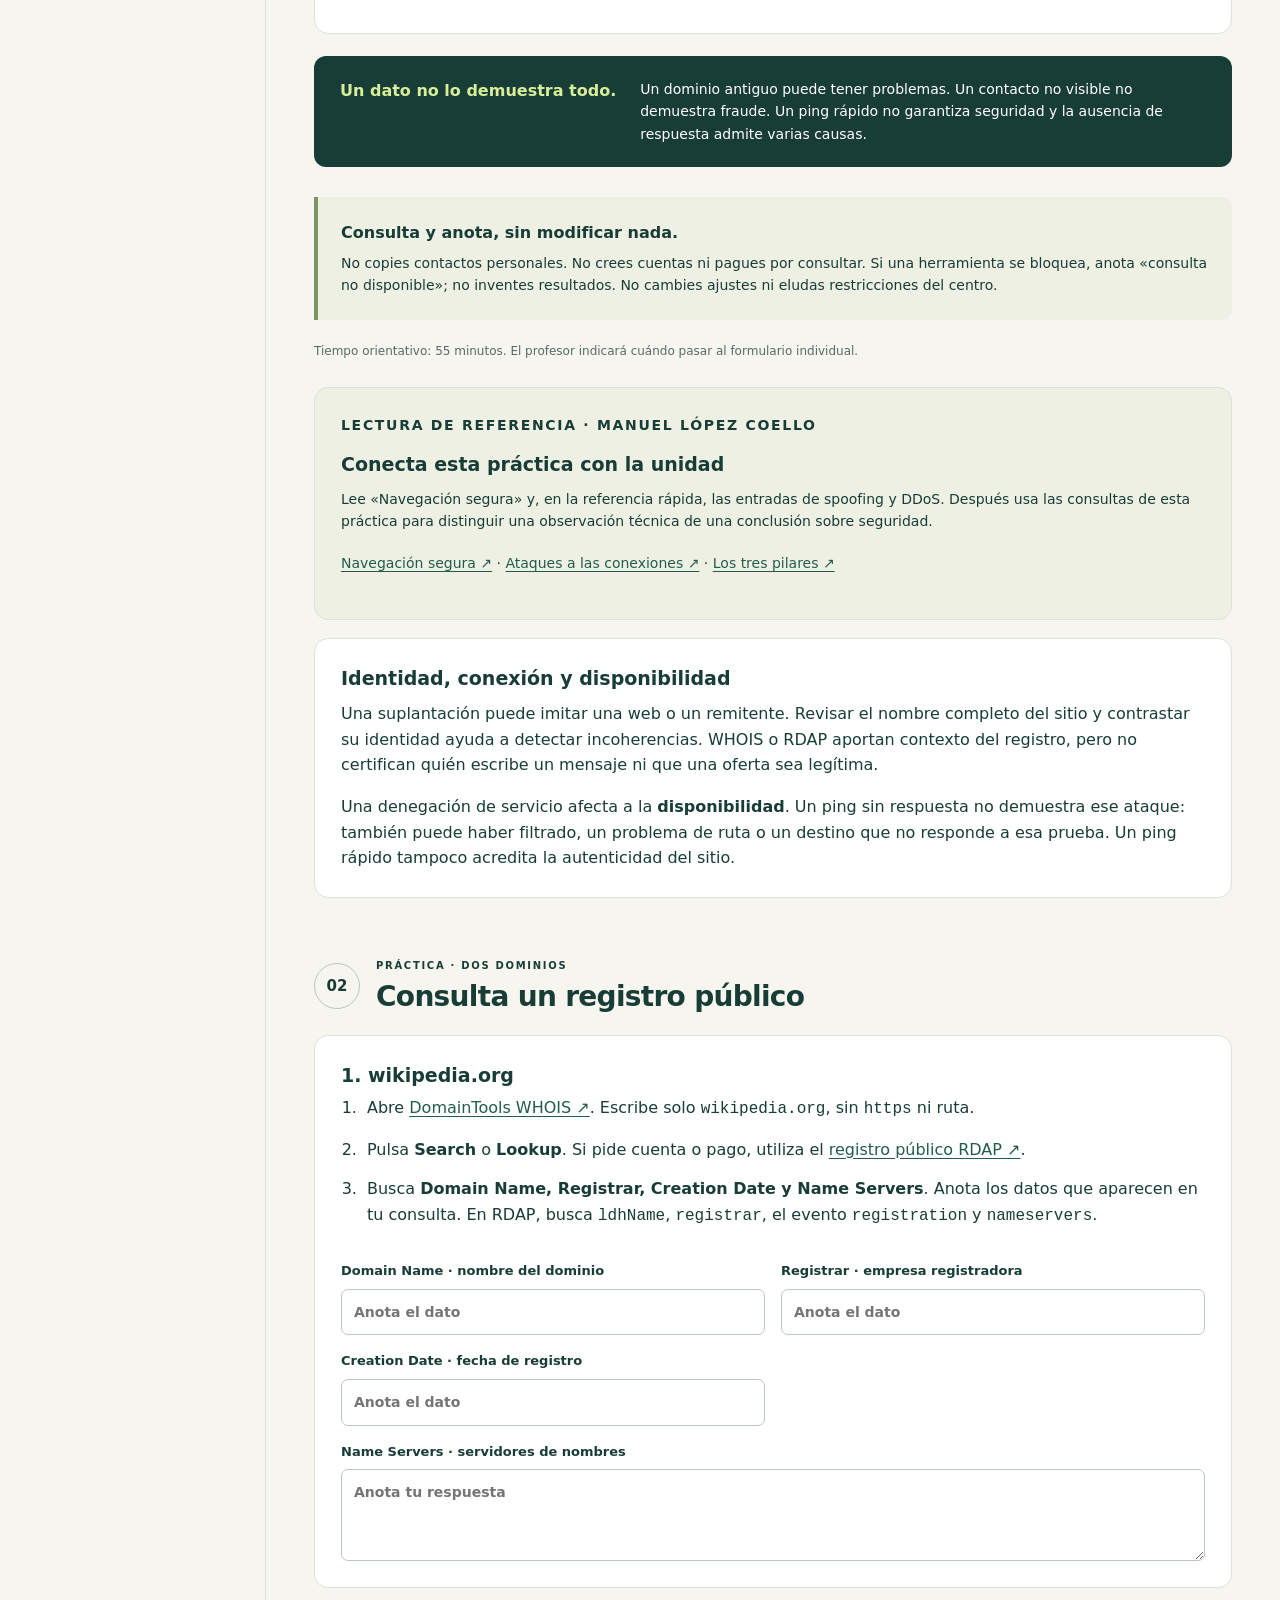
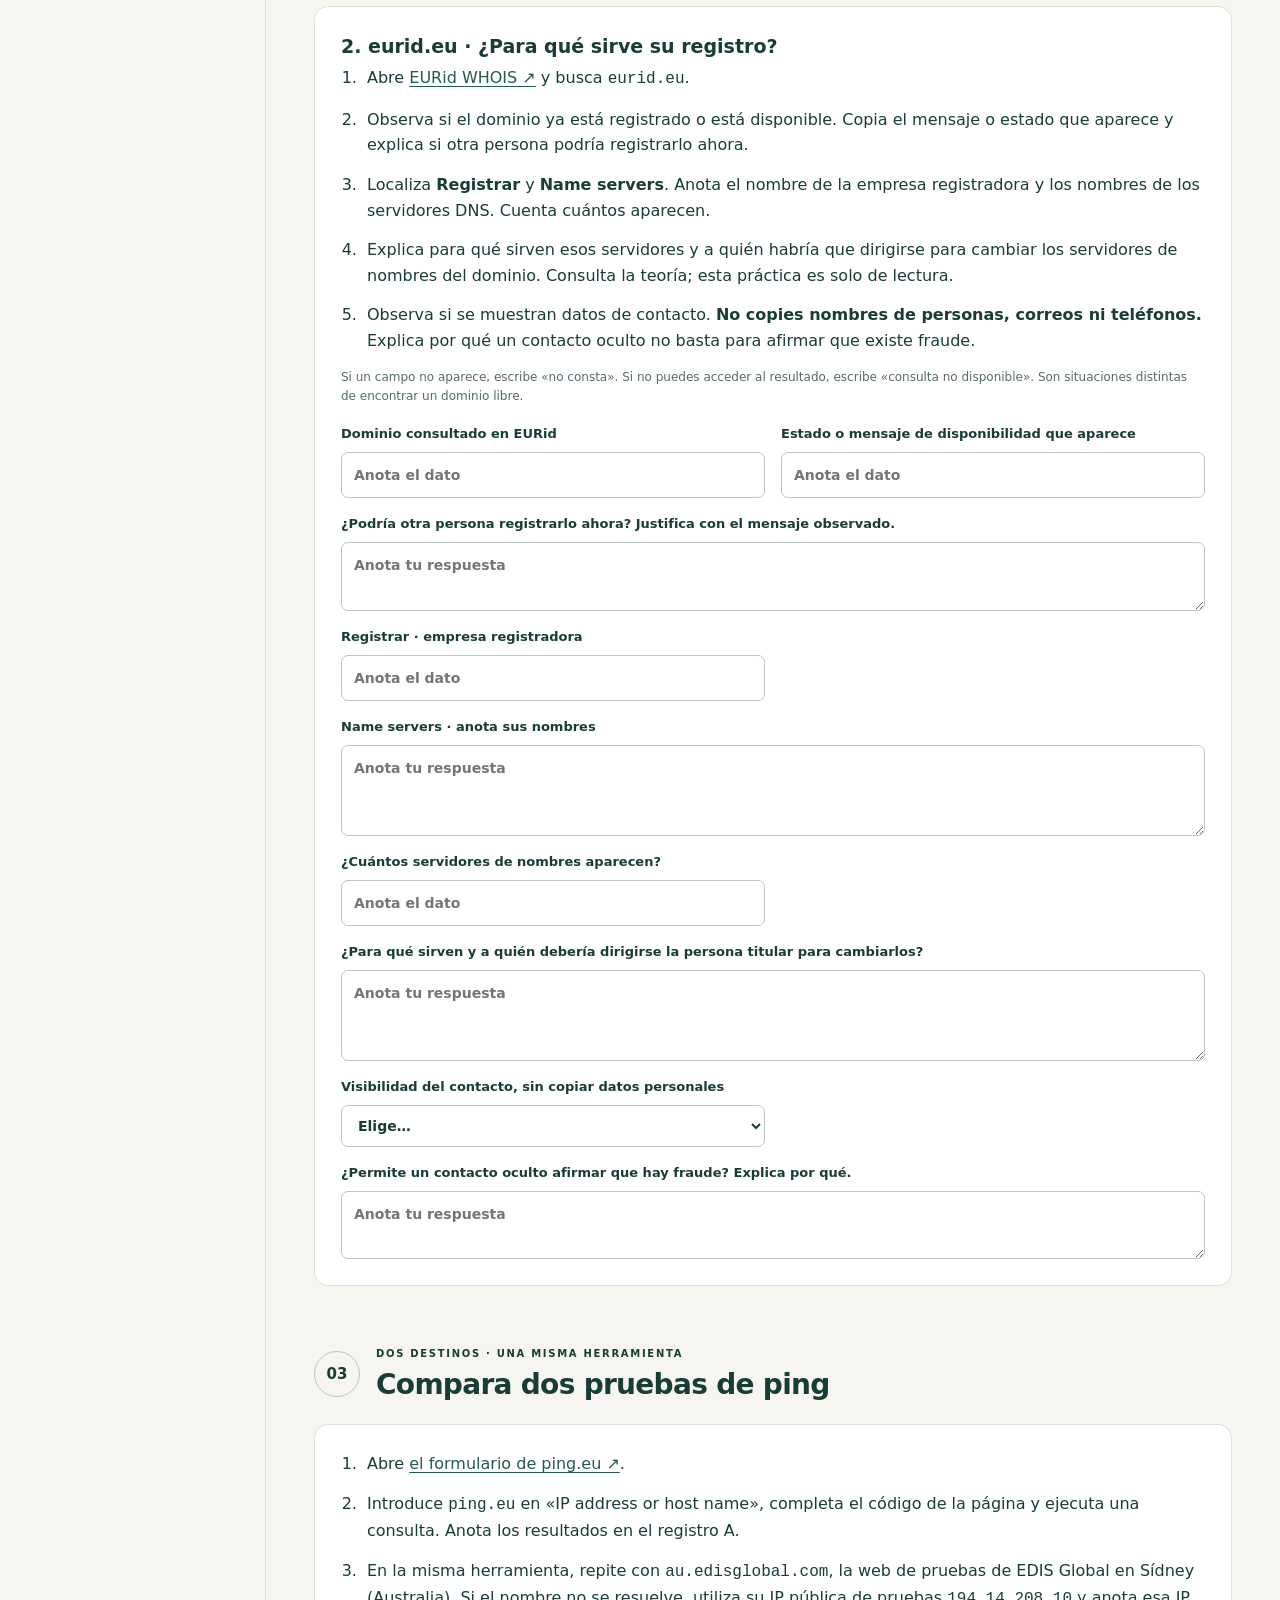
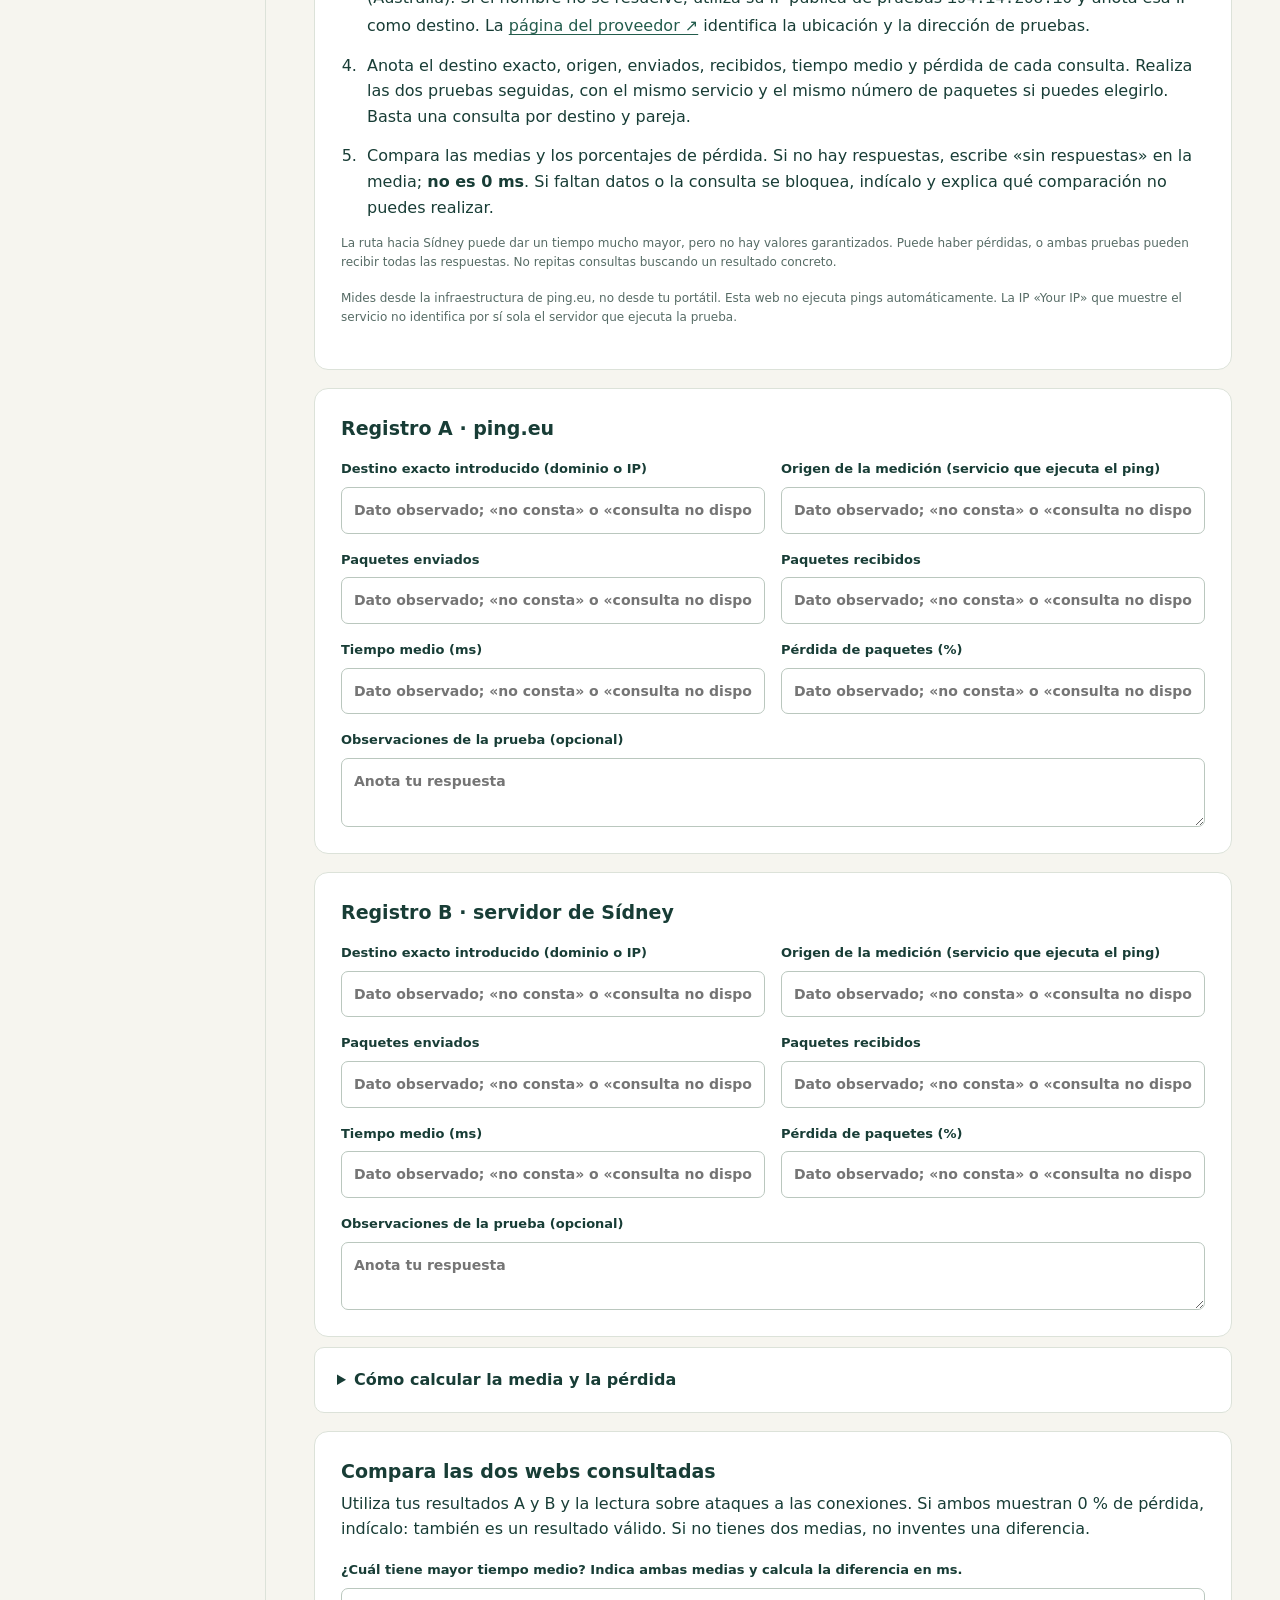
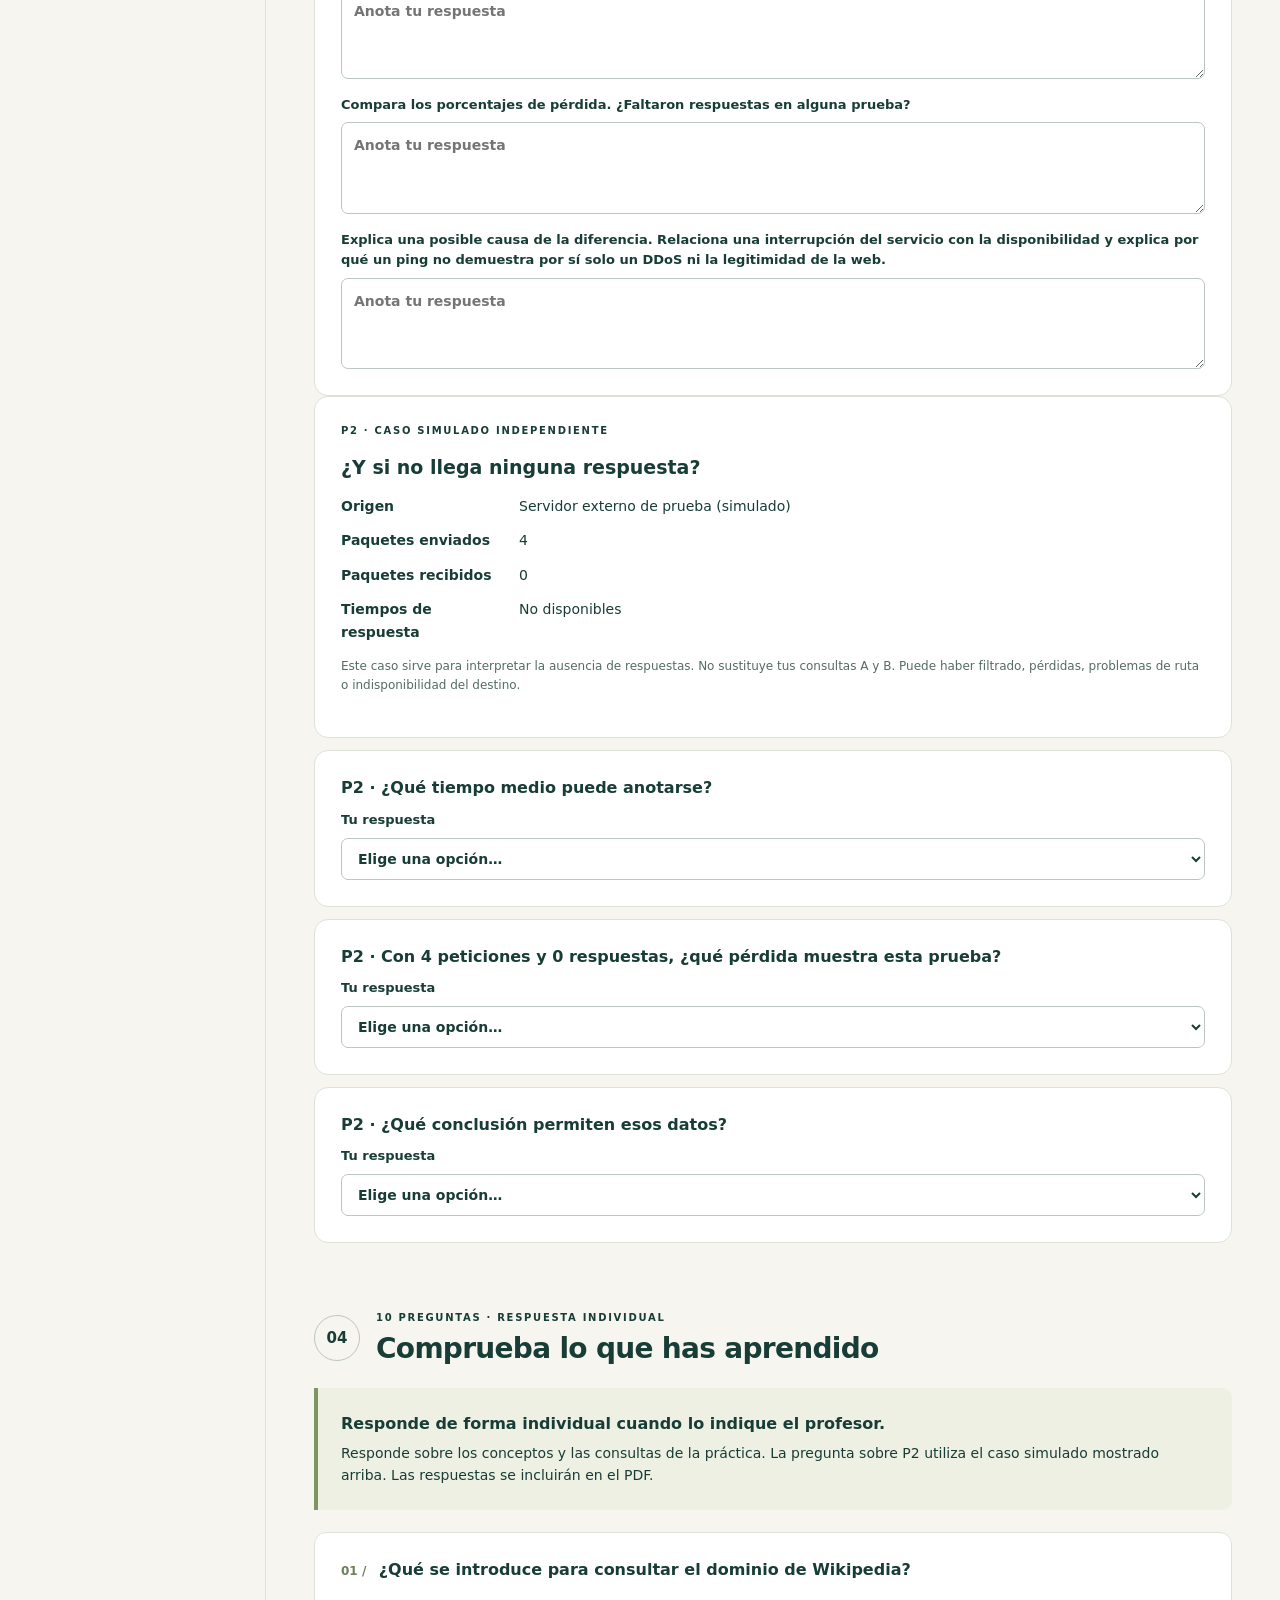
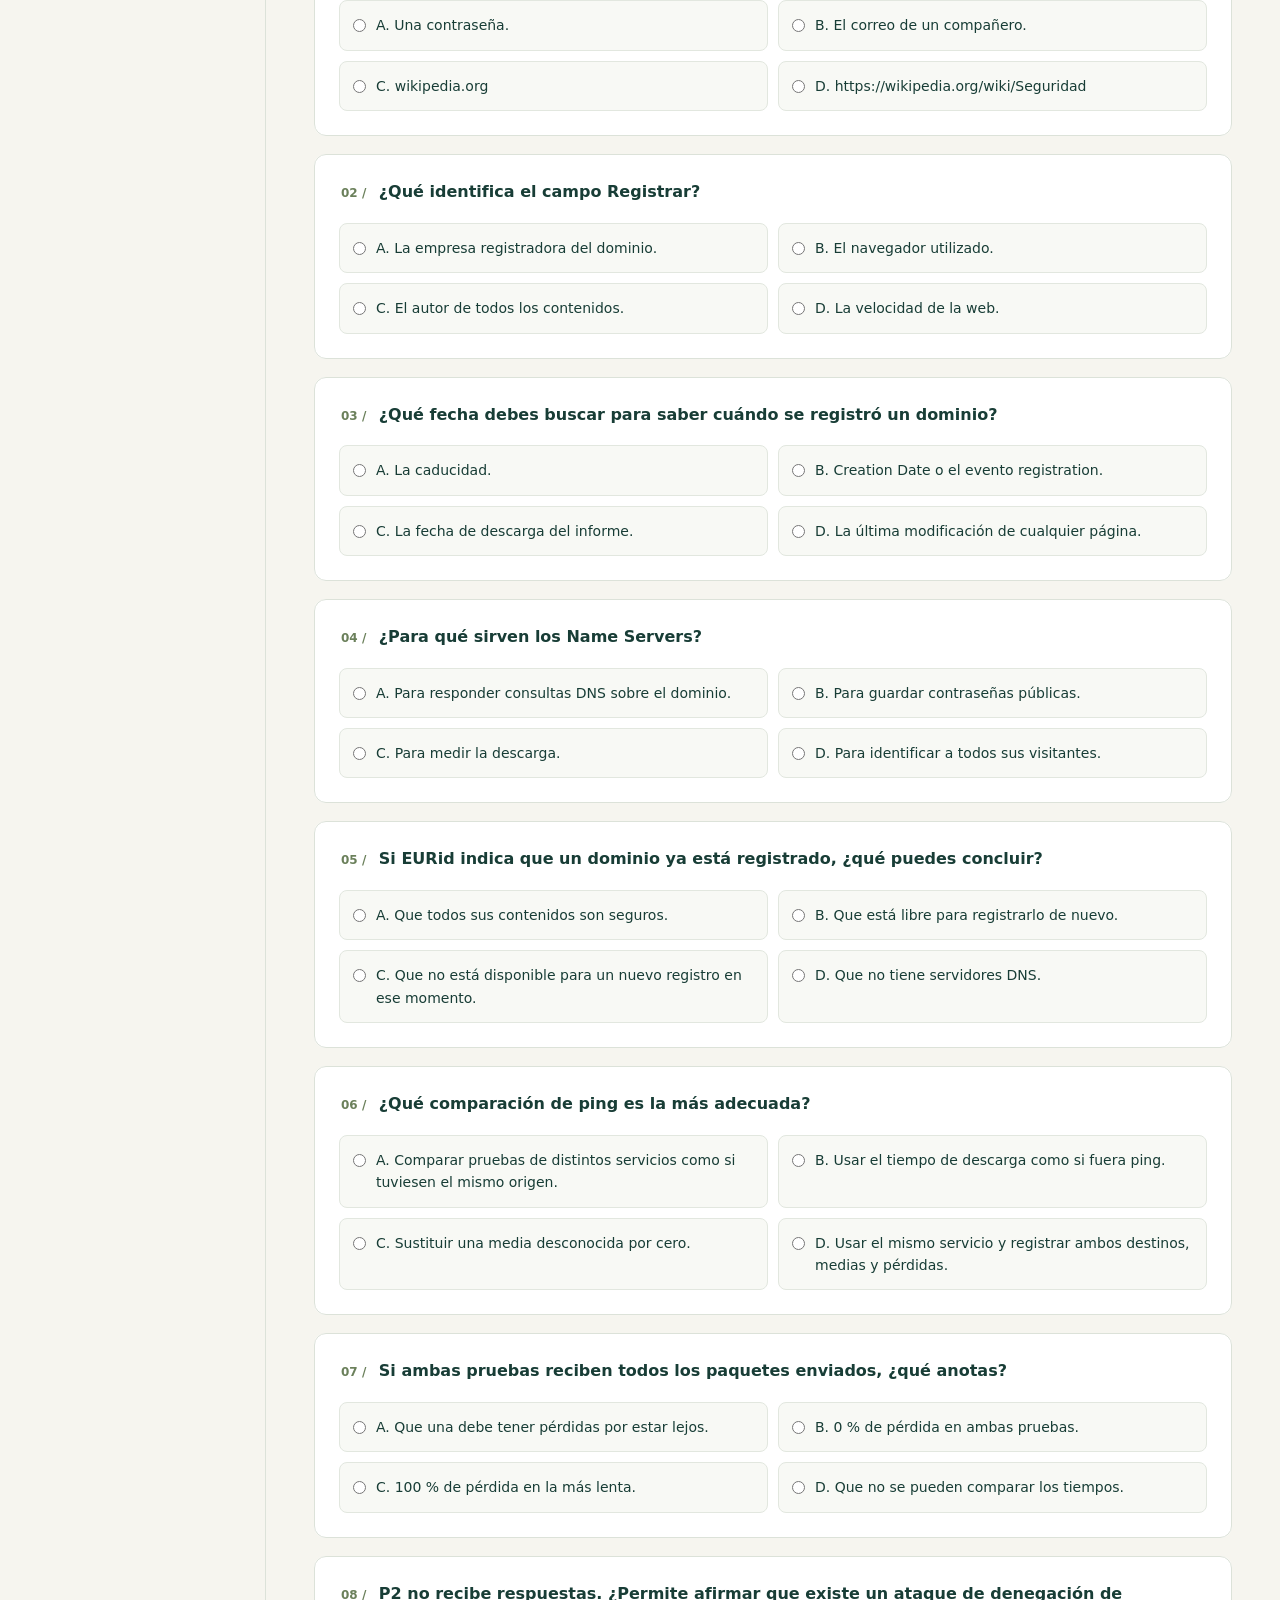
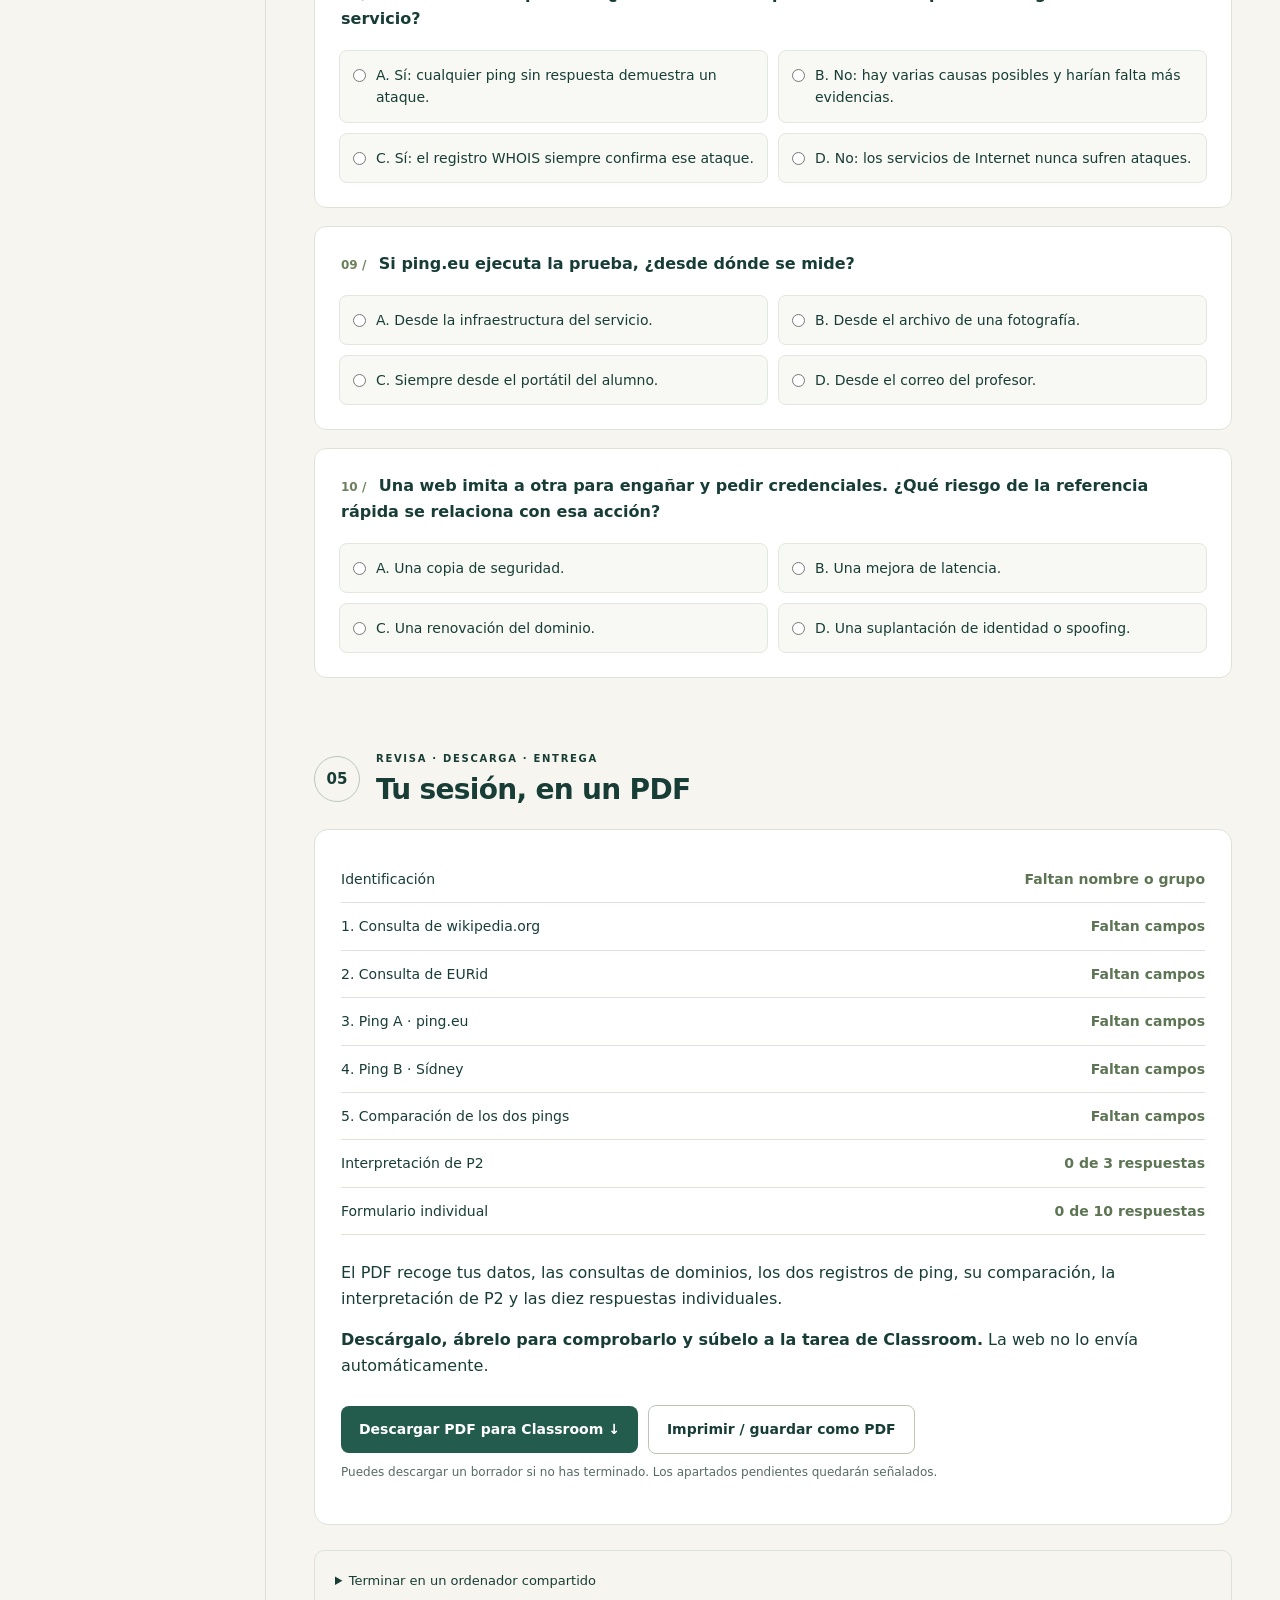
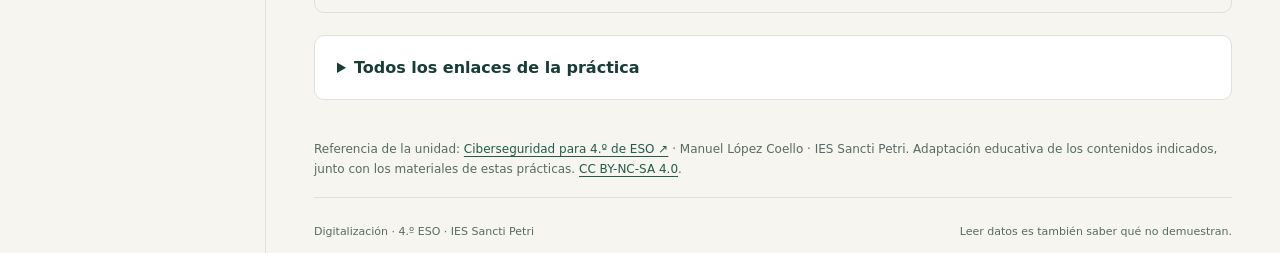
==== commit 44e96ed4: "Cambios a las webs" ====
--- a/tema2/dominio/index.html
+++ b/tema2/dominio/index.html
@@ -2,15 +2,18 @@
 <html lang="es"><head><meta charset="utf-8"><meta name="viewport" content="width=device-width,initial-scale=1"><meta name="theme-color" content="#143f38"><title>Dominios y ping · Digitalización</title><link rel="stylesheet" href="style.css"><script src="vendor/jspdf.umd.min.js" defer></script><script src="data.js" defer></script><script src="app.js" defer></script></head><body>
 <a class="skip" href="#main">Saltar al contenido</a>
 <header class="top"><a class="brand" href="#main"><span class="mark" aria-hidden="true">C/</span><span>Digitalización<small>IES Sancti Petri · 4.º ESO</small></span></a><span class="save-state" id="saveState" role="status">Listo para empezar</span></header>
-<div class="layout"><aside class="sidebar"><p class="eyebrow">UNIDAD 02 / CIBERSEGURIDAD</p><nav aria-label="Apartados"><a href="#teoria" class="active" aria-current="page"><span>01</span> Antes de empezar</a><a href="#dominios"><span>02</span> Consulta dominios</a><a href="#ping"><span>03</span> Entiende un ping</a><a href="#formulario"><span>04</span> Formulario individual</a><a href="#entrega"><span>05</span> Tu entrega</a></nav><div class="side-progress"><label for="progress">Progreso de la sesión <b id="progressText">0 / 18</b></label><progress id="progress" max="18" value="0"></progress><p>2 consultas de dominio, 1 registro de ping, 5 interpretaciones y 10 preguntas.</p></div><div class="side-note"><b>Tu trabajo, a salvo.</b><p>Se guarda en este navegador. Descarga una copia para continuar en otro ordenador.</p><button class="secondary small" id="backup">Guardar copia</button><button class="secondary small" id="loadBackup">Cargar copia</button><input type="file" id="restore" accept=".json,application/json" hidden></div></aside>
+<div class="layout"><aside class="sidebar"><p class="eyebrow">UNIDAD 02 / CIBERSEGURIDAD</p><nav aria-label="Apartados"><a href="#teoria" class="active" aria-current="page"><span>01</span> Antes de empezar</a><a href="#dominios"><span>02</span> Consulta dominios</a><a href="#ping"><span>03</span> Entiende un ping</a><a href="#formulario"><span>04</span> Formulario individual</a><a href="#entrega"><span>05</span> Tu entrega</a></nav><div class="side-progress"><label for="progress">Progreso de la sesión <b id="progressText">0 / 18</b></label><progress id="progress" max="18" value="0"></progress><p>2 consultas de dominio, 2 registros de ping, 1 comparación, 3 interpretaciones y 10 preguntas.</p></div><div class="side-note"><b>Tu trabajo, a salvo.</b><p>Se guarda en este navegador. Descarga una copia para continuar en otro ordenador.</p><button class="secondary small" id="backup">Guardar copia</button><button class="secondary small" id="loadBackup">Cargar copia</button><input type="file" id="restore" accept=".json,application/json" hidden></div></aside>
 <main id="main"><div class="hero"><div><p class="eyebrow">SESIÓN 03 · DOMINIOS Y PING</p><h1>Un dominio da pistas.<br><em>Un ping mide respuestas.</em></h1><p>Consulta datos públicos y aprende a interpretar una prueba de red sin confundir rapidez con seguridad.</p></div><div class="hero-graphic" aria-hidden="true"><div class="ring"><svg viewBox="0 0 80 90"><circle cx="34" cy="37" r="23" fill="none" stroke="currentColor" stroke-width="3"/><path d="m51 54 19 22M24 33h20M24 41h14" fill="none" stroke="currentColor" stroke-width="4"/></svg></div><span>CONSULTA · MIDE · INTERPRETA</span></div></div>
 <section class="identity card" aria-labelledby="identityTitle"><div><p class="eyebrow">TU CUADERNO DIGITAL</p><h2 id="identityTitle">Primero, identifícate</h2><p>Práctica individual o en pareja. Cada persona responde el formulario y genera su propio PDF.</p></div><div class="identity-fields"><label>Nombre y apellidos<input id="student" data-field="student" autocomplete="name" maxlength="160" placeholder="Escribe tu nombre completo"></label><label>Curso y grupo<input id="classroom" data-field="classroom" maxlength="60" placeholder="Ej.: 4.º ESO A"></label><label>Compañero/a de práctica <span class="optional">(opcional)</span><input data-field="partner" maxlength="160" placeholder="Si hacéis la práctica en pareja"></label></div></section>
-<section id="teoria" class="panel"><div class="section-head"><span class="section-number">01</span><div><p class="eyebrow">TEORÍA ESENCIAL</p><h2>Datos que cuentan cosas distintas</h2></div></div><div class="concepts"><article class="card"><h3>Registro del dominio</h3><p>Una consulta WHOIS o RDAP puede mostrar el dominio, su registrador, fechas y servidores de nombres. Algunos datos personales pueden no ser públicos.</p><p class="prompt">Un registro no certifica la honestidad de una web.</p></article><article class="card"><h3>DNS</h3><p>Relaciona nombres con direcciones. Los <em>Name Servers</em> son servidores de nombres que intervienen en la información DNS del dominio.</p><p class="prompt">No son usuarios, archivos ni contraseñas.</p></article><article class="card"><h3>Ping</h3><p>Envía peticiones y observa si llegan respuestas. Sus tiempos se miden desde el equipo o servicio que ejecuta la prueba.</p><p class="prompt">No mide la descarga ni detecta virus.</p></article></div><div class="card table-wrap"><h3>Traduce los campos de un registro</h3><table><thead><tr><th>Campo</th><th>Qué debes leer</th></tr></thead><tbody><tr><td>Domain Name</td><td>Nombre de dominio consultado.</td></tr><tr><td>Registrar</td><td>Empresa que gestiona el registro del dominio; no tiene por qué ser su propietario.</td></tr><tr><td>Creation Date / Registration</td><td>Fecha en la que se registró. No la confundas con caducidad, renovación o última modificación.</td></tr><tr><td>Name Servers</td><td>Nombres de los servidores DNS del dominio.</td></tr></tbody></table><p class="hint">En algunos servicios seguirás viendo «WHOIS». RDAP ofrece datos de registro en un formato estructurado; es normal que un enlace RDAP muestre texto con llaves y etiquetas.</p></div><div class="risk-strip"><b>Un dato no lo demuestra todo.</b><p>Un dominio antiguo puede tener problemas. Un contacto no visible no demuestra fraude. Un ping rápido no garantiza seguridad y la ausencia de respuesta admite varias causas.</p></div><div class="notice"><b>Consulta y anota, sin modificar nada.</b><p>No copies contactos personales. No crees cuentas ni pagues por consultar. Si una herramienta se bloquea, usa las tarjetas. No cambies ajustes ni eludas restricciones del centro.</p></div><p class="hint">Tiempo orientativo: 55 minutos. El profesor indicará cuándo pasar al formulario individual.</p></section>
-<section id="dominios" class="panel"><div class="section-head"><span class="section-number">02</span><div><p class="eyebrow">PRÁCTICA · DOS DOMINIOS</p><h2>Consulta un registro público</h2></div></div><article class="card record"><h3>1. wikipedia.org</h3><ol class="steps"><li>Abre <a href="https://whois.domaintools.com/" target="_blank" rel="noopener noreferrer">DomainTools WHOIS ↗</a>. Escribe solo <code>wikipedia.org</code>, sin <code>https</code> ni ruta.</li><li>Pulsa <strong>Search</strong> o <strong>Lookup</strong> una vez. Si pide cuenta, pago o un CAPTCHA que no puedas resolver normalmente, no continúes.</li><li>Busca <strong>Domain Name, Registrar, Creation Date y Name Servers</strong>. Copia solo esos campos.</li><li>Si necesitas una alternativa, abre el <a href="https://rdap.publicinterestregistry.org/rdap/domain/wikipedia.org" target="_blank" rel="noopener noreferrer">registro público RDAP ↗</a> o usa D1. Compara los datos: una fecha de renovación puede cambiar.</li></ol><details class="topic"><summary>D1 · Tarjeta de apoyo con datos verificados</summary><div class="topic-content"><p class="eyebrow">INSTANTÁNEA DE CONSULTA · 09/11/2026</p><dl class="data-card"><dt>Domain Name</dt><dd>wikipedia.org</dd><dt>Registrar</dt><dd>MarkMonitor Inc.</dd><dt>Creation Date</dt><dd>13 de enero de 2001</dd><dt>Name Servers</dt><dd>ns0.wikimedia.org<br>ns1.wikimedia.org<br>ns2.wikimedia.org</dd></dl><p class="hint">Datos comprobados en el RDAP del registro .org. Esta tarjeta es una instantánea, no una consulta en directo. Si los datos actuales difieren, anota lo que has visto y compáralo.</p><p class="resource-line"><a href="https://rdap.publicinterestregistry.org/rdap/domain/wikipedia.org" target="_blank" rel="noopener noreferrer">Fuente pública de D1 ↗</a></p></div></details><div id="d1form" class="form-grid"></div></article>
-<article class="card record"><h3>2. eurid.eu</h3><ol class="steps"><li>Abre <a href="https://whois.eurid.eu/" target="_blank" rel="noopener noreferrer">EURid WHOIS ↗</a> y busca solo <code>eurid.eu</code>.</li><li>Identifica el dominio y observa si el contacto es visible o si la ficha indica que los datos están ocultos. <strong>No copies nombres, correos ni teléfonos.</strong></li><li>Si hay bloqueo o el formulario no es accesible, usa D2. Anota la limitación sin eludir la protección.</li></ol><details class="topic"><summary>D2 · Ficha didáctica de apoyo</summary><div class="topic-content"><p class="eyebrow">EJEMPLO DIDÁCTICO · NO ES UNA CONSULTA EN DIRECTO</p><dl class="data-card"><dt>Dominio consultado</dt><dd>eurid.eu</dd><dt>Contacto</dt><dd>No mostrado en esta ficha.</dd></dl><p>Esta ficha reproduce el caso que utiliza el formulario. No afirma que el servicio de EURid oculte hoy todos los contactos de este dominio. Si haces la consulta real, registra lo que veas.</p></div></details><div id="d2form" class="form-grid"></div></article></section>
-<section id="ping" class="panel"><div class="section-head"><span class="section-number">03</span><div><p class="eyebrow">OBSERVA · CALCULA · INTERPRETA</p><h2>Lo que un ping puede decirte</h2></div></div><div class="card"><ol class="steps"><li>Con permiso del profesor, abre <a href="https://ping.eu/ping/" target="_blank" rel="noopener noreferrer">el formulario de ping.eu ↗</a>.</li><li>Utiliza exclusivamente <strong><code>ping.eu</code></strong> como destino y realiza <strong>una sola consulta por pareja</strong>. No abras otras herramientas de esa web.</li><li>Si aparece CAPTCHA, bloqueo, no tienes permiso o dudas sobre el destino, usa <strong>P1 sin enviar ninguna consulta</strong>.</li><li>Registra origen, enviados, recibidos y tiempo medio. Si la herramienta no muestra un dato, escribe <strong>«no consta»</strong>. No lo inventes.</li></ol><p class="hint">Esta página no ejecuta pings ni envía consultas automáticamente. Si usas ping.eu, la medición se hace desde su infraestructura, no desde tu portátil; una ubicación exacta puede no constar.</p><div id="pingform" class="form-grid"></div></div>
-<div class="packet-cards"><article class="card"><p class="eyebrow">P1 · DATOS SIMULADOS PARA PRACTICAR</p><h3>Llegan cuatro respuestas</h3><dl class="data-card"><dt>Origen</dt><dd>Servidor externo de prueba (simulado)</dd><dt>Destino</dt><dd>ping.eu (solo como contexto del ejemplo)</dd><dt>Paquetes enviados</dt><dd>4</dd><dt>Paquetes recibidos</dt><dd>4</dd></dl><div class="packet-times" aria-label="Tiempos: 18, 20, 22 y 20 milisegundos"><span>18 <small>ms</small></span><span>20 <small>ms</small></span><span>22 <small>ms</small></span><span>20 <small>ms</small></span></div><p class="hint">Estos valores proceden del caso del formulario. No son el resultado de una prueba ejecutada por esta web.</p></article><article class="card"><p class="eyebrow">P2 · DATOS SIMULADOS PARA PRACTICAR</p><h3>No llega ninguna respuesta</h3><dl class="data-card"><dt>Origen</dt><dd>Servidor externo de prueba (simulado)</dd><dt>Destino</dt><dd>ping.eu (solo como contexto del ejemplo)</dd><dt>Paquetes enviados</dt><dd>4</dd><dt>Paquetes recibidos</dt><dd>0</dd><dt>Tiempos de respuesta</dt><dd>No disponibles</dd></dl><p class="hint">Sin respuestas no hay tiempos recibidos con los que calcular una media. Puede haber filtrado, pérdidas, problemas de ruta o indisponibilidad del destino, entre otras causas.</p></article></div>
-<details class="topic"><summary>Cómo calcular la media y la pérdida</summary><div class="topic-content"><p><strong>Tiempo medio:</strong> suma los tiempos de las respuestas recibidas y divide entre su número. Si no se recibe ninguna, no hay una media observada.</p><p><strong>Pérdida (%):</strong> divide los paquetes sin respuesta entre los enviados y multiplica por 100.</p><p>Ejemplo distinto: si se envían 5 peticiones y llegan 4 respuestas, falta 1 de 5: la pérdida es del 20 %. Si esas respuestas tardan 10, 12, 14 y 12 ms, la media es 12 ms.</p></div></details><h3 class="spaced">Compara P1 y P2</h3><p>Responde usando las tarjetas, aunque hayas podido hacer la consulta real.</p><div id="analysis"></div></section>
-<section id="formulario" class="panel"><div class="section-head"><span class="section-number">04</span><div><p class="eyebrow">10 PREGUNTAS · RESPUESTA INDIVIDUAL</p><h2>Comprueba lo que has aprendido</h2></div></div><div class="notice"><b>Responde de forma individual cuando lo indique el profesor.</b><p>Las preguntas que mencionan D1, D2, P1 o P2 se responden con esas tarjetas. Las respuestas se incluirán en el PDF.</p></div><div id="quiz"></div></section>
-<section id="entrega" class="panel"><div class="section-head"><span class="section-number">05</span><div><p class="eyebrow">REVISA · DESCARGA · ENTREGA</p><h2>Tu sesión, en un PDF</h2></div></div><div class="delivery card"><div id="checklist"></div><p>El PDF recoge tus datos, las consultas de dominios, el registro del ping, la interpretación de P1 y P2 y las diez respuestas individuales. Indica qué datos has observado y cuándo has usado tarjetas de apoyo.</p><p><strong>Descárgalo, ábrelo para comprobarlo y súbelo a la tarea de Classroom.</strong> La web no lo envía automáticamente.</p><button class="primary" id="pdf">Descargar PDF para Classroom ↓</button><button class="secondary" id="print">Imprimir / guardar como PDF</button><p class="hint">Puedes descargar un borrador si no has terminado. Los apartados pendientes quedarán señalados.</p><p id="exportStatus" role="status"></p></div><details class="reset-box"><summary>Terminar en un ordenador compartido</summary><p>Comprueba que has descargado y entregado el PDF. Guarda una copia si vas a continuar otro día. Después, borra tus respuestas de este navegador.</p><button class="danger" id="reset">Borrar mis datos y empezar de nuevo</button></details>
-<details class="topic resources"><summary>Todos los enlaces de la práctica</summary><div class="topic-content" id="resources"></div></details></section><footer>Digitalización · 4.º ESO · IES Sancti Petri <span>Leer datos es también saber qué no demuestran.</span></footer></main></div><div id="toast" role="status"></div><div id="printReport"></div><noscript>Activa JavaScript para responder y generar el PDF.</noscript></body></html>
+<section id="teoria" class="panel"><div class="section-head"><span class="section-number">01</span><div><p class="eyebrow">TEORÍA ESENCIAL</p><h2>Datos que cuentan cosas distintas</h2></div></div><div class="concepts"><article class="card"><h3>Registro del dominio</h3><p>Una consulta WHOIS o RDAP puede mostrar el dominio, su registrador, fechas y servidores de nombres. Algunos datos personales pueden no ser públicos.</p><p class="prompt">Un registro no certifica la honestidad de una web.</p></article><article class="card"><h3>DNS</h3><p>Relaciona nombres con direcciones. Los <em>Name Servers</em> son servidores de nombres que intervienen en la información DNS del dominio.</p><p class="prompt">No son usuarios, archivos ni contraseñas. Para cambiar los servidores de nombres, la persona titular debe acudir a su registrador.</p></article><article class="card"><h3>Ping</h3><p>Envía peticiones y observa si llegan respuestas. Sus tiempos se miden desde el equipo o servicio que ejecuta la prueba.</p><p class="prompt">No mide la descarga ni detecta virus.</p></article></div><div class="card table-wrap"><h3>Traduce los campos de un registro</h3><table><thead><tr><th>Campo</th><th>Qué debes leer</th></tr></thead><tbody><tr><td>Domain Name</td><td>Nombre de dominio consultado.</td></tr><tr><td>Registrar</td><td>Empresa que gestiona el registro del dominio; no tiene por qué ser su propietario.</td></tr><tr><td>Creation Date / Registration</td><td>Fecha en la que se registró. No la confundas con caducidad, renovación o última modificación.</td></tr><tr><td>Disponibilidad / estado</td><td>Indica si el dominio está registrado o disponible y puede mostrar restricciones. Un error al consultar no significa que esté libre.</td></tr><tr><td>Name Servers</td><td>Nombres de los servidores DNS del dominio.</td></tr></tbody></table><p class="hint">En algunos servicios seguirás viendo «WHOIS». RDAP ofrece datos de registro en un formato estructurado; es normal que un enlace RDAP muestre texto con llaves y etiquetas.</p></div><div class="risk-strip"><b>Un dato no lo demuestra todo.</b><p>Un dominio antiguo puede tener problemas. Un contacto no visible no demuestra fraude. Un ping rápido no garantiza seguridad y la ausencia de respuesta admite varias causas.</p></div><div class="notice"><b>Consulta y anota, sin modificar nada.</b><p>No copies contactos personales. No crees cuentas ni pagues por consultar. Si una herramienta se bloquea, anota «consulta no disponible»; no inventes resultados. No cambies ajustes ni eludas restricciones del centro.</p></div><p class="hint">Tiempo orientativo: 55 minutos. El profesor indicará cuándo pasar al formulario individual.</p><aside class="card reference-card" aria-label="Web de referencia de la asignatura"><p class="eyebrow">LECTURA DE REFERENCIA · MANUEL LÓPEZ COELLO</p><h3>Conecta esta práctica con la unidad</h3><p>Lee «Navegación segura» y, en la referencia rápida, las entradas de spoofing y DDoS. Después usa las consultas de esta práctica para distinguir una observación técnica de una conclusión sobre seguridad.</p><p class="reference-links"><a href="https://macoelsanctipetri.github.io/ciberseguridad/#protegernos" target="_blank" rel="noopener noreferrer">Navegación segura ↗</a> · <a href="https://macoelsanctipetri.github.io/ciberseguridad/#lista-ataques" target="_blank" rel="noopener noreferrer">Ataques a las conexiones ↗</a> · <a href="https://macoelsanctipetri.github.io/ciberseguridad/#que-es" target="_blank" rel="noopener noreferrer">Los tres pilares ↗</a></p></aside><article class="card reference-lesson"><h3>Identidad, conexión y disponibilidad</h3><p>Una suplantación puede imitar una web o un remitente. Revisar el nombre completo del sitio y contrastar su identidad ayuda a detectar incoherencias. WHOIS o RDAP aportan contexto del registro, pero no certifican quién escribe un mensaje ni que una oferta sea legítima.</p><p>Una denegación de servicio afecta a la <strong>disponibilidad</strong>. Un ping sin respuesta no demuestra ese ataque: también puede haber filtrado, un problema de ruta o un destino que no responde a esa prueba. Un ping rápido tampoco acredita la autenticidad del sitio.</p></article></section>
+<section id="dominios" class="panel"><div class="section-head"><span class="section-number">02</span><div><p class="eyebrow">PRÁCTICA · DOS DOMINIOS</p><h2>Consulta un registro público</h2></div></div>
+<article class="card record"><h3>1. wikipedia.org</h3><ol class="steps"><li>Abre <a href="https://whois.domaintools.com/" target="_blank" rel="noopener noreferrer">DomainTools WHOIS ↗</a>. Escribe solo <code>wikipedia.org</code>, sin <code>https</code> ni ruta.</li><li>Pulsa <strong>Search</strong> o <strong>Lookup</strong>. Si pide cuenta o pago, utiliza el <a href="https://rdap.publicinterestregistry.org/rdap/domain/wikipedia.org" target="_blank" rel="noopener noreferrer">registro público RDAP ↗</a>.</li><li>Busca <strong>Domain Name, Registrar, Creation Date y Name Servers</strong>. Anota los datos que aparecen en tu consulta. En RDAP, busca <code>ldhName</code>, <code>registrar</code>, el evento <code>registration</code> y <code>nameservers</code>.</li></ol><div id="wikiform" class="form-grid"></div></article>
+<article class="card record"><h3>2. eurid.eu · ¿Para qué sirve su registro?</h3><ol class="steps"><li>Abre <a href="https://whois.eurid.eu/" target="_blank" rel="noopener noreferrer">EURid WHOIS ↗</a> y busca <code>eurid.eu</code>.</li><li>Observa si el dominio ya está registrado o está disponible. Copia el mensaje o estado que aparece y explica si otra persona podría registrarlo ahora.</li><li>Localiza <strong>Registrar</strong> y <strong>Name servers</strong>. Anota el nombre de la empresa registradora y los nombres de los servidores DNS. Cuenta cuántos aparecen.</li><li>Explica para qué sirven esos servidores y a quién habría que dirigirse para cambiar los servidores de nombres del dominio. Consulta la teoría; esta práctica es solo de lectura.</li><li>Observa si se muestran datos de contacto. <strong>No copies nombres de personas, correos ni teléfonos.</strong> Explica por qué un contacto oculto no basta para afirmar que existe fraude.</li></ol><p class="hint">Si un campo no aparece, escribe «no consta». Si no puedes acceder al resultado, escribe «consulta no disponible». Son situaciones distintas de encontrar un dominio libre.</p><div id="euridform" class="form-grid"></div></article></section>
+<section id="ping" class="panel"><div class="section-head"><span class="section-number">03</span><div><p class="eyebrow">DOS DESTINOS · UNA MISMA HERRAMIENTA</p><h2>Compara dos pruebas de ping</h2></div></div><div class="card"><ol class="steps"><li>Abre <a href="https://ping.eu/ping/" target="_blank" rel="noopener noreferrer">el formulario de ping.eu ↗</a>.</li><li>Introduce <code>ping.eu</code> en «IP address or host name», completa el código de la página y ejecuta una consulta. Anota los resultados en el registro A.</li><li>En la misma herramienta, repite con <code>au.edisglobal.com</code>, la web de pruebas de EDIS Global en Sídney (Australia). Si el nombre no se resuelve, utiliza su IP pública de pruebas <code>194.14.208.10</code> y anota esa IP como destino. La <a href="https://au.edisglobal.com/" target="_blank" rel="noopener noreferrer">página del proveedor ↗</a> identifica la ubicación y la dirección de pruebas.</li><li>Anota el destino exacto, origen, enviados, recibidos, tiempo medio y pérdida de cada consulta. Realiza las dos pruebas seguidas, con el mismo servicio y el mismo número de paquetes si puedes elegirlo. Basta una consulta por destino y pareja.</li><li>Compara las medias y los porcentajes de pérdida. Si no hay respuestas, escribe «sin respuestas» en la media; <strong>no es 0 ms</strong>. Si faltan datos o la consulta se bloquea, indícalo y explica qué comparación no puedes realizar.</li></ol><p class="hint">La ruta hacia Sídney puede dar un tiempo mucho mayor, pero no hay valores garantizados. Puede haber pérdidas, o ambas pruebas pueden recibir todas las respuestas. No repitas consultas buscando un resultado concreto.</p><p class="hint">Mides desde la infraestructura de ping.eu, no desde tu portátil. Esta web no ejecuta pings automáticamente. La IP «Your IP» que muestre el servicio no identifica por sí sola el servidor que ejecuta la prueba.</p></div>
+<article class="card record"><h3>Registro A · ping.eu</h3><div id="pingAform" class="form-grid"></div></article><article class="card record"><h3>Registro B · servidor de Sídney</h3><div id="pingBform" class="form-grid"></div></article>
+<details class="topic"><summary>Cómo calcular la media y la pérdida</summary><div class="topic-content"><p><strong>Tiempo medio:</strong> suma los tiempos de las respuestas recibidas y divide entre su número. Si no se recibe ninguna, no hay una media observada.</p><p><strong>Pérdida (%):</strong> (enviados − recibidos) ÷ enviados × 100. Solo se calcula si conoces ambos números y se envió al menos un paquete. Un error de la herramienta no equivale a una pérdida del 100 %.</p><p>Ejemplo distinto: con 5 peticiones y 4 respuestas, falta 1 de 5: la pérdida es del 20 %. Si esas respuestas tardan 10, 12, 14 y 12 ms, la media es 12 ms.</p></div></details>
+<article class="card record"><h3>Compara las dos webs consultadas</h3><p>Utiliza tus resultados A y B y la lectura sobre ataques a las conexiones. Si ambos muestran 0 % de pérdida, indícalo: también es un resultado válido. Si no tienes dos medias, no inventes una diferencia.</p><div id="compareform" class="form-grid"></div></article>
+<article class="card"><p class="eyebrow">P2 · CASO SIMULADO INDEPENDIENTE</p><h3>¿Y si no llega ninguna respuesta?</h3><dl class="data-card"><dt>Origen</dt><dd>Servidor externo de prueba (simulado)</dd><dt>Paquetes enviados</dt><dd>4</dd><dt>Paquetes recibidos</dt><dd>0</dd><dt>Tiempos de respuesta</dt><dd>No disponibles</dd></dl><p class="hint">Este caso sirve para interpretar la ausencia de respuestas. No sustituye tus consultas A y B. Puede haber filtrado, pérdidas, problemas de ruta o indisponibilidad del destino.</p></article><div id="analysis"></div></section>
+<section id="formulario" class="panel"><div class="section-head"><span class="section-number">04</span><div><p class="eyebrow">10 PREGUNTAS · RESPUESTA INDIVIDUAL</p><h2>Comprueba lo que has aprendido</h2></div></div><div class="notice"><b>Responde de forma individual cuando lo indique el profesor.</b><p>Responde sobre los conceptos y las consultas de la práctica. La pregunta sobre P2 utiliza el caso simulado mostrado arriba. Las respuestas se incluirán en el PDF.</p></div><div id="quiz"></div></section>
+<section id="entrega" class="panel"><div class="section-head"><span class="section-number">05</span><div><p class="eyebrow">REVISA · DESCARGA · ENTREGA</p><h2>Tu sesión, en un PDF</h2></div></div><div class="delivery card"><div id="checklist"></div><p>El PDF recoge tus datos, las consultas de dominios, los dos registros de ping, su comparación, la interpretación de P2 y las diez respuestas individuales.</p><p><strong>Descárgalo, ábrelo para comprobarlo y súbelo a la tarea de Classroom.</strong> La web no lo envía automáticamente.</p><button class="primary" id="pdf">Descargar PDF para Classroom ↓</button><button class="secondary" id="print">Imprimir / guardar como PDF</button><p class="hint">Puedes descargar un borrador si no has terminado. Los apartados pendientes quedarán señalados.</p><p id="exportStatus" role="status"></p></div><details class="reset-box"><summary>Terminar en un ordenador compartido</summary><p>Comprueba que has descargado y entregado el PDF. Guarda una copia si vas a continuar otro día. Después, borra tus respuestas de este navegador.</p><button class="danger" id="reset">Borrar mis datos y empezar de nuevo</button></details>
+<details class="topic resources"><summary>Todos los enlaces de la práctica</summary><div class="topic-content" id="resources"></div></details></section><div class="source-credit"><p>Referencia de la unidad: <a href="https://macoelsanctipetri.github.io/ciberseguridad/#inicio" target="_blank" rel="noopener noreferrer">Ciberseguridad para 4.º de ESO ↗</a> · Manuel López Coello · IES Sancti Petri. Adaptación educativa de los contenidos indicados, junto con los materiales de estas prácticas. <a href="https://creativecommons.org/licenses/by-nc-sa/4.0/" target="_blank" rel="noopener noreferrer">CC BY-NC-SA 4.0</a>.</p></div><footer>Digitalización · 4.º ESO · IES Sancti Petri <span>Leer datos es también saber qué no demuestran.</span></footer></main></div><div id="toast" role="status"></div><div id="printReport"></div><noscript>Activa JavaScript para responder y generar el PDF.</noscript></body></html>
--- a/tema2/dominio/style.css
+++ b/tema2/dominio/style.css
@@ -4,3 +4,5 @@
 .side-note button{margin:4px 3px 4px 0}
 code{font-family:ui-monospace,Consolas,monospace;overflow-wrap:anywhere}label{overflow-wrap:anywhere}.url-example{margin:24px 0}.url-parts{display:flex;flex-wrap:wrap;gap:6px}.url-parts>span{padding:13px 10px;background:#f4f5ee;border-radius:7px}.url-parts .host-part{background:var(--ink);color:var(--lime)}.url-parts small{display:block;font-size:11px;margin-top:8px}.prevention{margin:22px 0}.steps{padding-left:21px;margin:0}.steps li{padding:0 0 14px 5px}.form-grid{display:grid;grid-template-columns:1fr 1fr;gap:16px;margin-top:18px}.form-grid .wide{grid-column:1/-1}.spaced{margin-top:20px}.record{margin-top:18px}.record h3{margin-bottom:6px}.record .search-term{display:inline-block;border-radius:6px;background:#edf0e3;padding:4px 10px;margin:7px 0 12px;font-family:ui-monospace,Consolas,monospace;font-size:13px}.url-card{margin-top:15px}.url-card h3{font-size:14px}.neutral-url{display:block;font-size:15px;padding:14px;background:#edf0e3;border-radius:7px;overflow-wrap:anywhere;margin-bottom:16px}.url-card select{max-width:100%}.selected-answer{font-size:13px;color:var(--muted);margin:10px 0 0;overflow-wrap:anywhere}.support,.resources{margin-top:22px}.resource-line{overflow-wrap:anywhere}@media(max-width:750px){.form-grid{grid-template-columns:1fr}.url-parts>span{padding:10px 7px}.neutral-url{font-size:13px}.hero h1{font-size:34px}}
 .table-wrap{margin:22px 0;overflow-x:auto}table{width:100%;border-collapse:collapse;font-size:14px}td,th{text-align:left;padding:13px 12px;border-bottom:1px solid var(--line);vertical-align:top}th{background:#edf0e3}.data-card{display:grid;grid-template-columns:160px minmax(0,1fr);gap:12px 18px;font-size:14px}.data-card dt{font-weight:650}.data-card dd{margin:0;overflow-wrap:anywhere}.packet-cards{display:grid;grid-template-columns:1fr 1fr;gap:18px;margin:24px 0}.packet-cards .data-card{grid-template-columns:1fr 1.3fr}.packet-times{display:flex;gap:10px;margin:20px 0}.packet-times span{background:#e8efdc;border-radius:10px;padding:12px 10px;font-size:23px;font-weight:700;flex:1;text-align:center}.packet-times small{font-size:11px}.analysis-card{margin:12px 0}.analysis-card h3{font-size:16px}.spaced{margin-top:26px}@media(max-width:1000px){.packet-cards{grid-template-columns:1fr}}@media(max-width:750px){.data-card{grid-template-columns:1fr;gap:3px}.data-card dd{margin-bottom:12px}td,th{padding:10px 7px}.packet-cards .data-card{grid-template-columns:1fr 1fr}}
+
+.reference-card{margin-top:26px;background:#edf0e3}.reference-card p{font-size:14px}.reference-links{line-height:2}.reference-lesson{margin-top:18px}.reference-lesson p:last-child{margin-bottom:0}.source-credit{margin-top:40px;font-size:12px;color:var(--muted);overflow-wrap:anywhere}.source-credit+footer{margin-top:18px}
